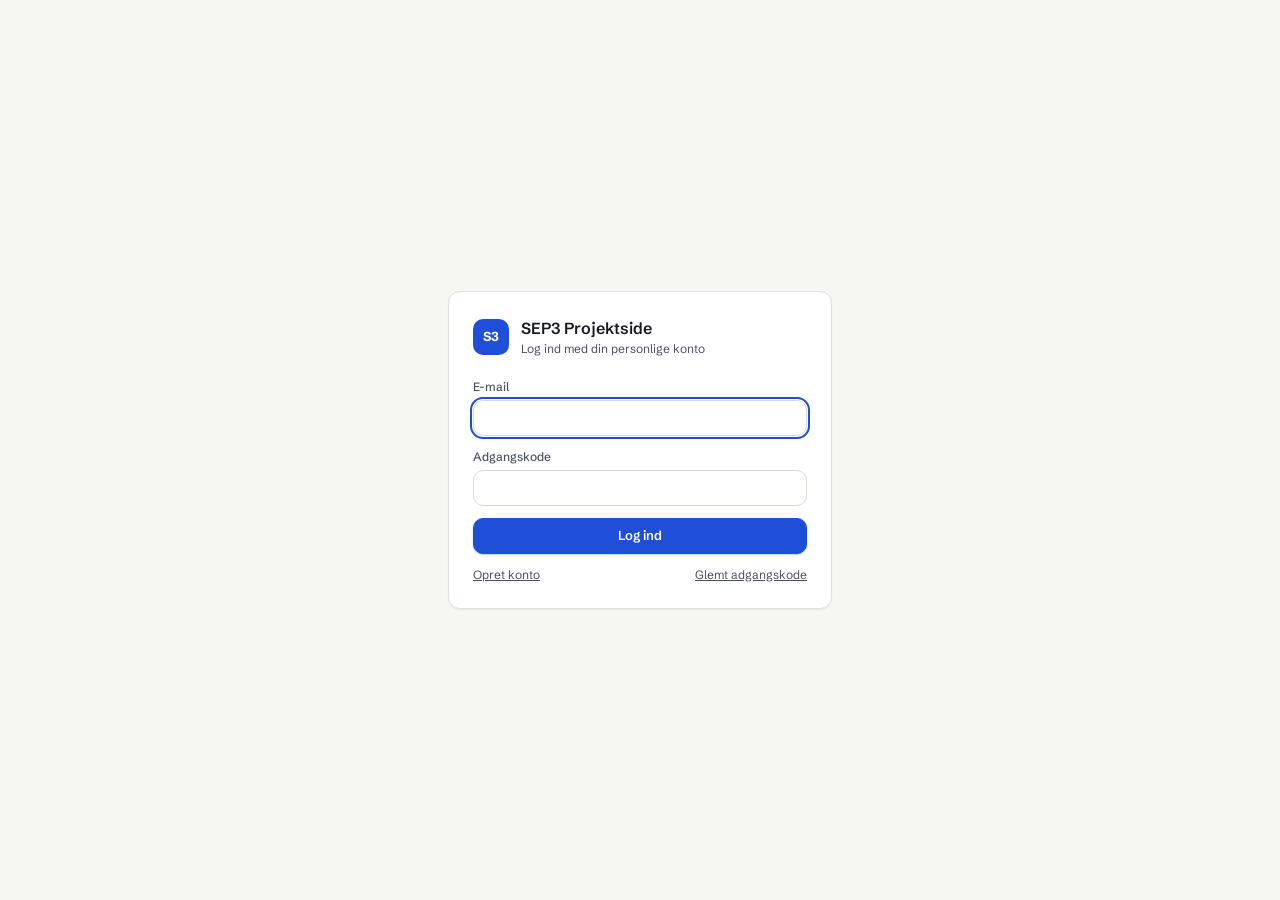
==== index.html @ 19bdfbe3 "Opdatér siden fra jacobhv98/sep3@bcf59c3" ====
<!doctype html>
<html lang="da">
  <head>
    <meta charset="UTF-8" />
    <meta name="viewport" content="width=device-width, initial-scale=1.0" />
    <title>SEP3 Projektside</title>
    <link rel="icon" href="data:image/svg+xml,%3Csvg xmlns='http://www.w3.org/2000/svg' viewBox='0 0 32 32'%3E%3Crect width='32' height='32' rx='7' fill='%231f4fd8'/%3E%3Ctext x='16' y='22' font-size='16' font-family='sans-serif' font-weight='700' text-anchor='middle' fill='white'%3ES3%3C/text%3E%3C/svg%3E" />
    <link rel="preconnect" href="https://fonts.googleapis.com" />
    <link href="https://fonts.googleapis.com/css2?family=Schibsted+Grotesk:wght@400;500;600;700&family=JetBrains+Mono:wght@400;500&display=swap" rel="stylesheet" />
    <script>try{var t=localStorage.getItem('sep3-tema');if(t==='moerk')document.documentElement.dataset.tema='moerk'}catch(e){}</script>
    <script type="module" crossorigin src="./assets/index-Cq8OHRVd.js"></script>
    <link rel="stylesheet" crossorigin href="./assets/index-Bw6QVMfp.css">
  </head>
  <body>
    <div id="root"></div>
  </body>
</html>
---- assets/index-Bw6QVMfp.css ----
/*! tailwindcss v4.3.3 | MIT License | https://tailwindcss.com */
@layer properties{@supports (((-webkit-hyphens:none)) and (not (margin-trim:inline))) or ((-moz-orient:inline) and (not (color:rgb(from red r g b)))){*,:before,:after,::backdrop{--tw-translate-x:0;--tw-translate-y:0;--tw-translate-z:0;--tw-rotate-x:initial;--tw-rotate-y:initial;--tw-rotate-z:initial;--tw-skew-x:initial;--tw-skew-y:initial;--tw-space-y-reverse:0;--tw-space-x-reverse:0;--tw-divide-y-reverse:0;--tw-border-style:solid;--tw-leading:initial;--tw-font-weight:initial;--tw-tracking:initial;--tw-shadow:0 0 #0000;--tw-shadow-color:initial;--tw-shadow-alpha:100%;--tw-inset-shadow:0 0 #0000;--tw-inset-shadow-color:initial;--tw-inset-shadow-alpha:100%;--tw-ring-color:initial;--tw-ring-shadow:0 0 #0000;--tw-inset-ring-color:initial;--tw-inset-ring-shadow:0 0 #0000;--tw-ring-inset:initial;--tw-ring-offset-width:0px;--tw-ring-offset-color:#fff;--tw-ring-offset-shadow:0 0 #0000;--tw-blur:initial;--tw-brightness:initial;--tw-contrast:initial;--tw-grayscale:initial;--tw-hue-rotate:initial;--tw-invert:initial;--tw-opacity:initial;--tw-saturate:initial;--tw-sepia:initial;--tw-drop-shadow:initial;--tw-drop-shadow-color:initial;--tw-drop-shadow-alpha:100%;--tw-drop-shadow-size:initial}}}@layer theme{:root,:host{--font-sans:"Schibsted Grotesk", system-ui, sans-serif;--font-mono:"JetBrains Mono", ui-monospace, monospace;--color-black:#000;--color-white:#fff;--spacing:.25rem;--container-sm:24rem;--container-2xl:42rem;--text-base:1rem;--text-base--line-height:calc(1.5 / 1);--font-weight-medium:500;--font-weight-semibold:600;--font-weight-bold:700;--tracking-tight:-.025em;--tracking-wide:.025em;--leading-tight:1.25;--leading-snug:1.375;--radius-sm:6px;--radius-md:8px;--radius-lg:10px;--default-transition-duration:.15s;--default-transition-timing-function:cubic-bezier(.4, 0, .2, 1);--default-font-family:var(--font-sans);--default-mono-font-family:var(--font-mono);--color-bg:var(--bg);--color-panel:var(--panel);--color-raised:var(--raised);--color-line:var(--line);--color-ink:var(--ink);--color-mute:var(--mute);--color-fault:var(--fault);--color-tint:var(--tint);--color-tint-ink:var(--tint-ink)}}@layer base{*,:after,:before,::backdrop{box-sizing:border-box;border:0 solid;margin:0;padding:0}::file-selector-button{box-sizing:border-box;border:0 solid;margin:0;padding:0}html,:host{-webkit-text-size-adjust:100%;tab-size:4;line-height:1.5;font-family:var(--default-font-family,-apple-system, BlinkMacSystemFont, "Segoe UI", Roboto, "Helvetica Neue", "Noto Sans", Arial, sans-serif, "Apple Color Emoji", "Segoe UI Emoji", "Segoe UI Symbol", "Noto Color Emoji");font-feature-settings:var(--default-font-feature-settings,normal);font-variation-settings:var(--default-font-variation-settings,normal);-webkit-tap-highlight-color:transparent}hr{height:0;color:inherit;border-top-width:1px}abbr:where([title]){-webkit-text-decoration:underline dotted;text-decoration:underline dotted}h1,h2,h3,h4,h5,h6{font-size:inherit;font-weight:inherit}a{color:inherit;-webkit-text-decoration:inherit;-webkit-text-decoration:inherit;-webkit-text-decoration:inherit;-webkit-text-decoration:inherit;text-decoration:inherit}b,strong{font-weight:bolder}code,kbd,samp,pre{font-family:var(--default-mono-font-family,ui-monospace, SFMono-Regular, Menlo, Monaco, Consolas, "Liberation Mono", "Courier New", monospace);font-feature-settings:var(--default-mono-font-feature-settings,normal);font-variation-settings:var(--default-mono-font-variation-settings,normal);font-size:1em}small{font-size:80%}sub,sup{vertical-align:baseline;font-size:75%;line-height:0;position:relative}sub{bottom:-.25em}sup{top:-.5em}table{text-indent:0;border-color:inherit;border-collapse:collapse}:-moz-focusring:where(:not(iframe)){outline:auto}progress{vertical-align:baseline}summary{display:list-item}ol,ul,menu{list-style:none}img,svg,video,canvas,audio,iframe,embed,object{vertical-align:middle;display:block}img,video{max-width:100%;height:auto}button,input,select,optgroup,textarea{font:inherit;font-feature-settings:inherit;font-variation-settings:inherit;letter-spacing:inherit;color:inherit;opacity:1;background-color:#0000;border-radius:0}::file-selector-button{font:inherit;font-feature-settings:inherit;font-variation-settings:inherit;letter-spacing:inherit;color:inherit;opacity:1;background-color:#0000;border-radius:0}:where(select:is([multiple],[size])) optgroup{font-weight:bolder}:where(select:is([multiple],[size])) optgroup option{padding-inline-start:20px}::file-selector-button{margin-inline-end:4px}::placeholder{opacity:1}@supports (not ((-webkit-appearance:-apple-pay-button))) or (contain-intrinsic-size:1px){::placeholder{color:currentColor}@supports (color:color-mix(in lab, red, red)){::placeholder{color:color-mix(in oklab, currentcolor 50%, transparent)}}}textarea{resize:vertical}::-webkit-search-decoration{-webkit-appearance:none}::-webkit-date-and-time-value{min-height:1lh;text-align:inherit}::-webkit-datetime-edit{display:inline-flex}::-webkit-datetime-edit-fields-wrapper{padding:0}::-webkit-datetime-edit{padding-block:0}::-webkit-datetime-edit-year-field{padding-block:0}::-webkit-datetime-edit-month-field{padding-block:0}::-webkit-datetime-edit-day-field{padding-block:0}::-webkit-datetime-edit-hour-field{padding-block:0}::-webkit-datetime-edit-minute-field{padding-block:0}::-webkit-datetime-edit-second-field{padding-block:0}::-webkit-datetime-edit-millisecond-field{padding-block:0}::-webkit-datetime-edit-meridiem-field{padding-block:0}::-webkit-calendar-picker-indicator{line-height:1}:-moz-ui-invalid{box-shadow:none}button,input:where([type=button],[type=reset],[type=submit]){appearance:button}::file-selector-button{appearance:button}::-webkit-inner-spin-button{height:auto}::-webkit-outer-spin-button{height:auto}[hidden]:where(:not([hidden=until-found])){display:none!important}}@layer components;@layer utilities{.pointer-events-none{pointer-events:none}.visible{visibility:visible}.absolute{position:absolute}.fixed{position:fixed}.relative{position:relative}.sticky{position:sticky}.inset-0{inset:0}.inset-y-0{inset-block:0}.top-0{top:0}.top-1\/2{top:50%}.right-0{right:0}.left-0{left:0}.z-40{z-index:40}.z-50{z-index:50}.mx-auto{margin-inline:auto}.mt-1{margin-top:var(--spacing)}.mt-1\.5{margin-top:calc(var(--spacing) * 1.5)}.mt-2{margin-top:calc(var(--spacing) * 2)}.mt-3{margin-top:calc(var(--spacing) * 3)}.mt-5{margin-top:calc(var(--spacing) * 5)}.mt-6{margin-top:calc(var(--spacing) * 6)}.mr-2{margin-right:calc(var(--spacing) * 2)}.-mb-1{margin-bottom:calc(var(--spacing) * -1)}.mb-1{margin-bottom:var(--spacing)}.mb-1\.5{margin-bottom:calc(var(--spacing) * 1.5)}.mb-2{margin-bottom:calc(var(--spacing) * 2)}.mb-3{margin-bottom:calc(var(--spacing) * 3)}.mb-4{margin-bottom:calc(var(--spacing) * 4)}.mb-5{margin-bottom:calc(var(--spacing) * 5)}.ml-auto{margin-left:auto}.line-clamp-2{-webkit-line-clamp:2;-webkit-box-orient:vertical;display:-webkit-box;overflow:hidden}.block{display:block}.flex{display:flex}.grid{display:grid}.hidden{display:none}.inline-flex{display:inline-flex}.table{display:table}.size-2{width:calc(var(--spacing) * 2);height:calc(var(--spacing) * 2)}.size-2\.5{width:calc(var(--spacing) * 2.5);height:calc(var(--spacing) * 2.5)}.size-7{width:calc(var(--spacing) * 7);height:calc(var(--spacing) * 7)}.size-9{width:calc(var(--spacing) * 9);height:calc(var(--spacing) * 9)}.\!h-6{height:calc(var(--spacing) * 6)!important}.\!h-7{height:calc(var(--spacing) * 7)!important}.\!h-9{height:calc(var(--spacing) * 9)!important}.\!h-10{height:calc(var(--spacing) * 10)!important}.h-1{height:var(--spacing)}.h-1\.5{height:calc(var(--spacing) * 1.5)}.h-2{height:calc(var(--spacing) * 2)}.h-5{height:calc(var(--spacing) * 5)}.h-9{height:calc(var(--spacing) * 9)}.h-\[75vh\]{height:75vh}.h-full{height:100%}.max-h-\[70vh\]{max-height:70vh}.max-h-\[calc\(100vh-190px\)\]{max-height:calc(100vh - 190px)}.min-h-0{min-height:0}.min-h-8{min-height:calc(var(--spacing) * 8)}.min-h-\[40vh\]{min-height:40vh}.min-h-\[110px\]{min-height:110px}.min-h-\[200px\]{min-height:200px}.min-h-\[220px\]{min-height:220px}.min-h-\[260px\]{min-height:260px}.min-h-full{min-height:100%}.\!w-7{width:calc(var(--spacing) * 7)!important}.\!w-56{width:calc(var(--spacing) * 56)!important}.\!w-auto{width:auto!important}.w-1\.5{width:calc(var(--spacing) * 1.5)}.w-3{width:calc(var(--spacing) * 3)}.w-9{width:calc(var(--spacing) * 9)}.w-10{width:calc(var(--spacing) * 10)}.w-16{width:calc(var(--spacing) * 16)}.w-\[3px\]{width:3px}.w-full{width:100%}.w-px{width:1px}.max-w-2xl{max-width:var(--container-2xl)}.max-w-\[200px\]{max-width:200px}.max-w-\[860px\]{max-width:860px}.max-w-\[1400px\]{max-width:1400px}.max-w-full{max-width:100%}.max-w-sm{max-width:var(--container-sm)}.min-w-0{min-width:0}.min-w-\[190px\]{min-width:190px}.min-w-\[200px\]{min-width:200px}.min-w-\[270px\]{min-width:270px}.min-w-\[820px\]{min-width:820px}.flex-1{flex:1}.shrink-0{flex-shrink:0}.border-collapse{border-collapse:collapse}.-translate-x-1\/2{--tw-translate-x:calc(calc(1 / 2 * 100%) * -1);translate:var(--tw-translate-x) var(--tw-translate-y)}.-translate-y-1\/2{--tw-translate-y:calc(calc(1 / 2 * 100%) * -1);translate:var(--tw-translate-x) var(--tw-translate-y)}.transform{transform:var(--tw-rotate-x,) var(--tw-rotate-y,) var(--tw-rotate-z,) var(--tw-skew-x,) var(--tw-skew-y,)}.cursor-ew-resize{cursor:ew-resize}.cursor-grab{cursor:grab}.cursor-pointer{cursor:pointer}.grid-cols-7{grid-template-columns:repeat(7,minmax(0,1fr))}.grid-cols-\[minmax\(0\,1\.2fr\)_minmax\(0\,1fr\)_minmax\(0\,1\.4fr\)_44px\]{grid-template-columns:minmax(0,1.2fr) minmax(0,1fr) minmax(0,1.4fr) 44px}.grid-cols-\[minmax\(0\,1fr\)_96px_44px\]{grid-template-columns:minmax(0,1fr) 96px 44px}.grid-cols-\[repeat\(auto-fit\,minmax\(130px\,1fr\)\)\]{grid-template-columns:repeat(auto-fit,minmax(130px,1fr))}.flex-col{flex-direction:column}.flex-wrap{flex-wrap:wrap}.items-baseline{align-items:baseline}.items-center{align-items:center}.items-end{align-items:flex-end}.items-start{align-items:flex-start}.justify-between{justify-content:space-between}.justify-center{justify-content:center}.justify-start{justify-content:flex-start}.gap-1{gap:var(--spacing)}.gap-1\.5{gap:calc(var(--spacing) * 1.5)}.gap-2{gap:calc(var(--spacing) * 2)}.gap-2\.5{gap:calc(var(--spacing) * 2.5)}.gap-3{gap:calc(var(--spacing) * 3)}.gap-4{gap:calc(var(--spacing) * 4)}.gap-5{gap:calc(var(--spacing) * 5)}.gap-\[2px\]{gap:2px}:where(.space-y-2>:not(:last-child)){--tw-space-y-reverse:0;margin-block-start:calc(calc(var(--spacing) * 2) * var(--tw-space-y-reverse));margin-block-end:calc(calc(var(--spacing) * 2) * calc(1 - var(--tw-space-y-reverse)))}.gap-x-3{column-gap:calc(var(--spacing) * 3)}.gap-x-4{column-gap:calc(var(--spacing) * 4)}:where(.-space-x-1\.5>:not(:last-child)){--tw-space-x-reverse:0;margin-inline-start:calc(calc(var(--spacing) * -1.5) * var(--tw-space-x-reverse));margin-inline-end:calc(calc(var(--spacing) * -1.5) * calc(1 - var(--tw-space-x-reverse)))}.gap-y-1{row-gap:var(--spacing)}:where(.divide-y>:not(:last-child)){--tw-divide-y-reverse:0;border-bottom-style:var(--tw-border-style);border-top-style:var(--tw-border-style);border-top-width:calc(1px * var(--tw-divide-y-reverse));border-bottom-width:calc(1px * calc(1 - var(--tw-divide-y-reverse)))}:where(.divide-line>:not(:last-child)){border-color:var(--color-line)}.truncate{text-overflow:ellipsis;white-space:nowrap;overflow:hidden}.overflow-auto{overflow:auto}.overflow-hidden{overflow:hidden}.overflow-x-auto{overflow-x:auto}.overflow-y-auto{overflow-y:auto}.rounded{border-radius:.25rem}.rounded-\[14px\]{border-radius:14px}.rounded-full{border-radius:2147483647px}.rounded-lg{border-radius:var(--radius-lg)}.rounded-md{border-radius:var(--radius-md)}.rounded-sm{border-radius:var(--radius-sm)}.\!border-0{border-style:var(--tw-border-style)!important;border-width:0!important}.border{border-style:var(--tw-border-style);border-width:1px}.border-y{border-block-style:var(--tw-border-style);border-block-width:1px}.border-t{border-top-style:var(--tw-border-style);border-top-width:1px}.border-b{border-bottom-style:var(--tw-border-style);border-bottom-width:1px}.border-l{border-left-style:var(--tw-border-style);border-left-width:1px}.border-dashed{--tw-border-style:dashed;border-style:dashed}.\!border-\[var\(--accent\)\]{border-color:var(--accent)!important}.border-\[var\(--accent\)\]{border-color:var(--accent)}.border-fault{border-color:var(--color-fault)}.border-line,.border-line\/60{border-color:var(--color-line)}@supports (color:color-mix(in lab, red, red)){.border-line\/60{border-color:color-mix(in oklab, var(--color-line) 60%, transparent)}}.\!bg-ink{background-color:var(--color-ink)!important}.bg-\[var\(--accent\)\]{background-color:var(--accent)}.bg-\[var\(--side-active\)\]{background-color:var(--side-active)}.bg-\[var\(--side-bg\)\]{background-color:var(--side-bg)}.bg-black\/55{background-color:#0000008c}@supports (color:color-mix(in lab, red, red)){.bg-black\/55{background-color:color-mix(in oklab, var(--color-black) 55%, transparent)}}.bg-line{background-color:var(--color-line)}.bg-panel{background-color:var(--color-panel)}.bg-raised{background-color:var(--color-raised)}.bg-tint{background-color:var(--color-tint)}.bg-white{background-color:var(--color-white)}.p-0\.5{padding:calc(var(--spacing) * .5)}.p-2{padding:calc(var(--spacing) * 2)}.p-3{padding:calc(var(--spacing) * 3)}.p-4{padding:calc(var(--spacing) * 4)}.p-5{padding:calc(var(--spacing) * 5)}.p-6{padding:calc(var(--spacing) * 6)}.\!px-0{padding-inline:0!important}.\!px-1\.5{padding-inline:calc(var(--spacing) * 1.5)!important}.\!px-2{padding-inline:calc(var(--spacing) * 2)!important}.px-1\.5{padding-inline:calc(var(--spacing) * 1.5)}.px-2{padding-inline:calc(var(--spacing) * 2)}.px-2\.5{padding-inline:calc(var(--spacing) * 2.5)}.px-3{padding-inline:calc(var(--spacing) * 3)}.px-4{padding-inline:calc(var(--spacing) * 4)}.px-5{padding-inline:calc(var(--spacing) * 5)}.px-6{padding-inline:calc(var(--spacing) * 6)}.px-8{padding-inline:calc(var(--spacing) * 8)}.py-1{padding-block:var(--spacing)}.py-1\.5{padding-block:calc(var(--spacing) * 1.5)}.py-2{padding-block:calc(var(--spacing) * 2)}.py-2\.5{padding-block:calc(var(--spacing) * 2.5)}.py-3{padding-block:calc(var(--spacing) * 3)}.py-5{padding-block:calc(var(--spacing) * 5)}.py-6{padding-block:calc(var(--spacing) * 6)}.py-7{padding-block:calc(var(--spacing) * 7)}.py-8{padding-block:calc(var(--spacing) * 8)}.pt-0\.5{padding-top:calc(var(--spacing) * .5)}.pt-2{padding-top:calc(var(--spacing) * 2)}.pt-4{padding-top:calc(var(--spacing) * 4)}.pt-6{padding-top:calc(var(--spacing) * 6)}.pr-2{padding-right:calc(var(--spacing) * 2)}.pb-2{padding-bottom:calc(var(--spacing) * 2)}.pb-3{padding-bottom:calc(var(--spacing) * 3)}.pb-5{padding-bottom:calc(var(--spacing) * 5)}.text-center{text-align:center}.text-left{text-align:left}.text-right{text-align:right}.font-mono{font-family:var(--font-mono)}.text-base{font-size:var(--text-base);line-height:var(--tw-leading,var(--text-base--line-height))}.text-\[12px\]{font-size:12px}.text-\[13px\]{font-size:13px}.text-\[14px\]{font-size:14px}.text-\[15px\]{font-size:15px}.text-\[17px\]{font-size:17px}.text-\[28px\]{font-size:28px}.leading-snug{--tw-leading:var(--leading-snug);line-height:var(--leading-snug)}.leading-tight{--tw-leading:var(--leading-tight);line-height:var(--leading-tight)}.font-bold{--tw-font-weight:var(--font-weight-bold);font-weight:var(--font-weight-bold)}.font-medium{--tw-font-weight:var(--font-weight-medium);font-weight:var(--font-weight-medium)}.font-semibold{--tw-font-weight:var(--font-weight-semibold);font-weight:var(--font-weight-semibold)}.tracking-tight{--tw-tracking:var(--tracking-tight);letter-spacing:var(--tracking-tight)}.tracking-wide{--tw-tracking:var(--tracking-wide);letter-spacing:var(--tracking-wide)}.whitespace-nowrap{white-space:nowrap}.whitespace-pre-wrap{white-space:pre-wrap}.\!text-bg{color:var(--color-bg)!important}.\!text-fault{color:var(--color-fault)!important}.text-\[var\(--accent\)\]{color:var(--accent)}.text-\[var\(--on-accent\)\]{color:var(--on-accent)}.text-\[var\(--side-bg\)\]{color:var(--side-bg)}.text-\[var\(--side-ink\)\]{color:var(--side-ink)}.text-\[var\(--side-mute\)\]{color:var(--side-mute)}.text-fault{color:var(--color-fault)}.text-mute{color:var(--color-mute)}.text-tint-ink{color:var(--color-tint-ink)}.text-white{color:var(--color-white)}.capitalize{text-transform:capitalize}.uppercase{text-transform:uppercase}.line-through{text-decoration-line:line-through}.underline{text-decoration-line:underline}.accent-\[var\(--accent\)\]{accent-color:var(--accent)}.opacity-30{opacity:.3}.opacity-40{opacity:.4}.shadow-2xl{--tw-shadow:0 25px 50px -12px var(--tw-shadow-color,#00000040);box-shadow:var(--tw-inset-shadow), var(--tw-inset-ring-shadow), var(--tw-ring-offset-shadow), var(--tw-ring-shadow), var(--tw-shadow)}.shadow-lg{--tw-shadow:0 10px 15px -3px var(--tw-shadow-color,#0000001a), 0 4px 6px -4px var(--tw-shadow-color,#0000001a);box-shadow:var(--tw-inset-shadow), var(--tw-inset-ring-shadow), var(--tw-ring-offset-shadow), var(--tw-ring-shadow), var(--tw-shadow)}.ring-2{--tw-ring-shadow:var(--tw-ring-inset,) 0 0 0 calc(2px + var(--tw-ring-offset-width)) var(--tw-ring-color,currentcolor);box-shadow:var(--tw-inset-shadow), var(--tw-inset-ring-shadow), var(--tw-ring-offset-shadow), var(--tw-ring-shadow), var(--tw-shadow)}.ring-\[var\(--accent\)\]{--tw-ring-color:var(--accent)}.filter{filter:var(--tw-blur,) var(--tw-brightness,) var(--tw-contrast,) var(--tw-grayscale,) var(--tw-hue-rotate,) var(--tw-invert,) var(--tw-saturate,) var(--tw-sepia,) var(--tw-drop-shadow,)}.transition-colors{transition-property:color,background-color,border-color,outline-color,text-decoration-color,fill,stroke,--tw-gradient-from,--tw-gradient-via,--tw-gradient-to;transition-timing-function:var(--tw-ease,var(--default-transition-timing-function));transition-duration:var(--tw-duration,var(--default-transition-duration))}.select-none{-webkit-user-select:none;user-select:none}.first\:border-0:first-child,.last\:border-0:last-child{border-style:var(--tw-border-style);border-width:0}@media (hover:hover){.hover\:border-\[var\(--rule\)\]:hover{border-color:var(--rule)}.hover\:border-mute:hover{border-color:var(--color-mute)}.hover\:bg-raised:hover{background-color:var(--color-raised)}.hover\:bg-white\/10:hover{background-color:#ffffff1a}@supports (color:color-mix(in lab, red, red)){.hover\:bg-white\/10:hover{background-color:color-mix(in oklab, var(--color-white) 10%, transparent)}}.hover\:text-ink:hover{color:var(--color-ink)}.hover\:text-white:hover{color:var(--color-white)}.hover\:underline:hover{text-decoration-line:underline}}@media (width>=40rem){.sm\:col-span-2{grid-column:span 2/span 2}.sm\:mt-0{margin-top:0}.sm\:block{display:block}.sm\:grid{display:grid}.sm\:grid-cols-2{grid-template-columns:repeat(2,minmax(0,1fr))}.sm\:grid-cols-\[minmax\(0\,1\.2fr\)_minmax\(0\,1fr\)_minmax\(0\,1\.4fr\)_44px\]{grid-template-columns:minmax(0,1.2fr) minmax(0,1fr) minmax(0,1.4fr) 44px}.sm\:grid-cols-\[minmax\(0\,1fr\)_minmax\(0\,2fr\)\]{grid-template-columns:minmax(0,1fr) minmax(0,2fr)}.sm\:items-center{align-items:center}.sm\:truncate{text-overflow:ellipsis;white-space:nowrap;overflow:hidden}.sm\:p-10{padding:calc(var(--spacing) * 10)}}@media (width>=48rem){.md\:flex{display:flex}.md\:hidden{display:none}.md\:w-\[232px\]{width:232px}.md\:flex-row{flex-direction:row}.md\:px-8{padding-inline:calc(var(--spacing) * 8)}.md\:py-7{padding-block:calc(var(--spacing) * 7)}}@media (width>=64rem){.lg\:grid-cols-\[340px_1fr\]{grid-template-columns:340px 1fr}}}:root{--bg:#f6f6f2;--panel:#fff;--raised:#ecece6;--line:#e1e1da;--rule:#d9d9d1;--ink:#171a1f;--mute:#4a515d;--accent:#1f4fd8;--on-accent:#fff;--tint:#e4eafc;--tint-ink:#1f3fb0;--fault:#b42318;--shadow:0 1px 2px #171a1f0f;--side-bg:#131b36;--side-ink:#eef1fb;--side-mute:#aab4d4;--side-active:#26325f;--lightningcss-light:initial;--lightningcss-dark: ;color-scheme:light}:root[data-tema=moerk]{--bg:#0f1114;--panel:#1a1d22;--raised:#15181c;--line:#2a2e35;--rule:#363b44;--ink:#eceef1;--mute:#a0a7b2;--accent:#7b9bff;--on-accent:#0b1020;--tint:#1f2a52;--tint-ink:#b4c4ff;--fault:#ff8a76;--shadow:none;--side-bg:#0a0c10;--side-ink:#eceef1;--side-mute:#98a0b3;--side-active:#1d2231;--lightningcss-light: ;--lightningcss-dark:initial;color-scheme:dark}html,body,#root{height:100%}body{background:var(--bg);color:var(--ink);font-family:var(--font-sans);-webkit-font-smoothing:antialiased;font-size:14px}.font-mono{font-variant-numeric:tabular-nums}input[type=range]{appearance:none;cursor:pointer;background:0 0;height:16px}input[type=range]::-webkit-slider-runnable-track{background:var(--line);border-radius:4px;height:4px}input[type=range]::-moz-range-track{background:var(--line);border-radius:4px;height:4px}input[type=range]::-webkit-slider-thumb{appearance:none;background:var(--accent);border:0;border-radius:50%;width:12px;height:12px;margin-top:-4px}input[type=range]::-moz-range-thumb{background:var(--accent);border:0;border-radius:50%;width:12px;height:12px}input[type=range]:disabled{cursor:not-allowed;opacity:.55}::selection{background:var(--accent);color:var(--on-accent)}input,textarea{caret-color:var(--accent)}a{text-underline-offset:3px}.btn{border:1px solid var(--rule);background:var(--panel);height:36px;color:var(--ink);cursor:pointer;white-space:nowrap;border-radius:10px;align-items:center;gap:6px;padding:0 14px;font-size:13px;font-weight:600;display:inline-flex}.btn:hover{background:var(--raised)}.btn:disabled{opacity:.5;cursor:not-allowed}.btn-primary{background:var(--accent);border-color:var(--accent);color:var(--on-accent);box-shadow:0 1px 2px #1f4fd84d}.btn-primary:hover{background:var(--accent);filter:brightness(1.1)}.btn-ghost{color:var(--mute);background:0 0;border-color:#0000}.btn-ghost:hover{color:var(--ink);background:var(--raised)}.input{border:1px solid var(--rule);background:var(--panel);height:36px;color:var(--ink);font:inherit;border-radius:10px;width:100%;padding:0 12px}textarea.input{resize:vertical;height:auto;padding:8px 12px}.input::placeholder{color:var(--mute)}select.input{appearance:none;cursor:pointer;background-image:url("data:image/svg+xml,%3Csvg xmlns='http://www.w3.org/2000/svg' width='12' height='12' viewBox='0 0 12 12' fill='none' stroke='%238a919c' stroke-width='1.6' stroke-linecap='round' stroke-linejoin='round'%3E%3Cpath d='M3 4.5l3 3 3-3'/%3E%3C/svg%3E");background-position:right 12px center;background-repeat:no-repeat;padding-right:32px}select.input:hover{background-color:var(--raised)}.btn-text{height:32px;color:var(--mute);cursor:pointer;white-space:nowrap;background:0 0;border:0;border-radius:8px;align-items:center;padding:0 10px;font-size:13px;font-weight:500;display:inline-flex}.btn-text:hover{background:var(--raised);color:var(--ink)}.btn-text-strong{color:var(--tint-ink);font-weight:600}.btn-text-strong:hover{background:var(--tint);color:var(--tint-ink)}.input:focus,.btn:focus-visible,button:focus-visible,a:focus-visible{outline:2px solid var(--accent);outline-offset:1px}.side .text-mute,.side .btn-ghost{color:var(--side-mute)}.side .btn-ghost:hover{color:#fff;background:#ffffff1a}.card{background:var(--panel);border:1px solid var(--line);box-shadow:var(--shadow);border-radius:12px}.chip{color:var(--mute);text-overflow:ellipsis;white-space:nowrap;align-items:center;gap:6px;max-width:100%;font-size:12px;display:inline-flex;overflow:hidden}.md{max-width:860px;line-height:1.65}.md h1{margin:1.4em 0 .5em;font-size:1.6rem;font-weight:700}.md h2{border-bottom:1px solid var(--line);margin:1.4em 0 .5em;padding-bottom:.25em;font-size:1.25rem;font-weight:650}.md h3{margin:1.2em 0 .4em;font-size:1.05rem;font-weight:650}.md p,.md ul,.md ol,.md table,.md pre{margin:.6em 0}.md ul{padding-left:1.4em;list-style:outside}.md ul.task-list{padding-left:.2em;list-style:none}.md ol{padding-left:1.4em;list-style:decimal}.md a{color:var(--accent);text-decoration:underline}.md code{font-family:var(--font-mono);background:var(--raised);border-radius:5px;padding:.1em .35em;font-size:.88em}.md pre{background:var(--raised);border-radius:10px;padding:12px;overflow-x:auto}.md pre code{background:0 0;padding:0}.md table{border-collapse:collapse}.md th,.md td{border:1px solid var(--line);padding:5px 10px}.md img{max-width:100%}.md blockquote{background:var(--raised);color:var(--mute);border-radius:10px;padding:8px 14px}.md input[type=checkbox]{accent-color:var(--accent);margin-right:8px}::-webkit-scrollbar{width:10px;height:10px}::-webkit-scrollbar-thumb{background:var(--rule);border-radius:8px}::-webkit-scrollbar-thumb:hover{background:var(--mute)}*{scrollbar-color:var(--line) transparent}@property --tw-translate-x{syntax:"*";inherits:false;initial-value:0}@property --tw-translate-y{syntax:"*";inherits:false;initial-value:0}@property --tw-translate-z{syntax:"*";inherits:false;initial-value:0}@property --tw-rotate-x{syntax:"*";inherits:false}@property --tw-rotate-y{syntax:"*";inherits:false}@property --tw-rotate-z{syntax:"*";inherits:false}@property --tw-skew-x{syntax:"*";inherits:false}@property --tw-skew-y{syntax:"*";inherits:false}@property --tw-space-y-reverse{syntax:"*";inherits:false;initial-value:0}@property --tw-space-x-reverse{syntax:"*";inherits:false;initial-value:0}@property --tw-divide-y-reverse{syntax:"*";inherits:false;initial-value:0}@property --tw-border-style{syntax:"*";inherits:false;initial-value:solid}@property --tw-leading{syntax:"*";inherits:false}@property --tw-font-weight{syntax:"*";inherits:false}@property --tw-tracking{syntax:"*";inherits:false}@property --tw-shadow{syntax:"*";inherits:false;initial-value:0 0 #0000}@property --tw-shadow-color{syntax:"*";inherits:false}@property --tw-shadow-alpha{syntax:"<percentage>";inherits:false;initial-value:100%}@property --tw-inset-shadow{syntax:"*";inherits:false;initial-value:0 0 #0000}@property --tw-inset-shadow-color{syntax:"*";inherits:false}@property --tw-inset-shadow-alpha{syntax:"<percentage>";inherits:false;initial-value:100%}@property --tw-ring-color{syntax:"*";inherits:false}@property --tw-ring-shadow{syntax:"*";inherits:false;initial-value:0 0 #0000}@property --tw-inset-ring-color{syntax:"*";inherits:false}@property --tw-inset-ring-shadow{syntax:"*";inherits:false;initial-value:0 0 #0000}@property --tw-ring-inset{syntax:"*";inherits:false}@property --tw-ring-offset-width{syntax:"<length>";inherits:false;initial-value:0}@property --tw-ring-offset-color{syntax:"*";inherits:false;initial-value:#fff}@property --tw-ring-offset-shadow{syntax:"*";inherits:false;initial-value:0 0 #0000}@property --tw-blur{syntax:"*";inherits:false}@property --tw-brightness{syntax:"*";inherits:false}@property --tw-contrast{syntax:"*";inherits:false}@property --tw-grayscale{syntax:"*";inherits:false}@property --tw-hue-rotate{syntax:"*";inherits:false}@property --tw-invert{syntax:"*";inherits:false}@property --tw-opacity{syntax:"*";inherits:false}@property --tw-saturate{syntax:"*";inherits:false}@property --tw-sepia{syntax:"*";inherits:false}@property --tw-drop-shadow{syntax:"*";inherits:false}@property --tw-drop-shadow-color{syntax:"*";inherits:false}@property --tw-drop-shadow-alpha{syntax:"<percentage>";inherits:false;initial-value:100%}@property --tw-drop-shadow-size{syntax:"*";inherits:false}
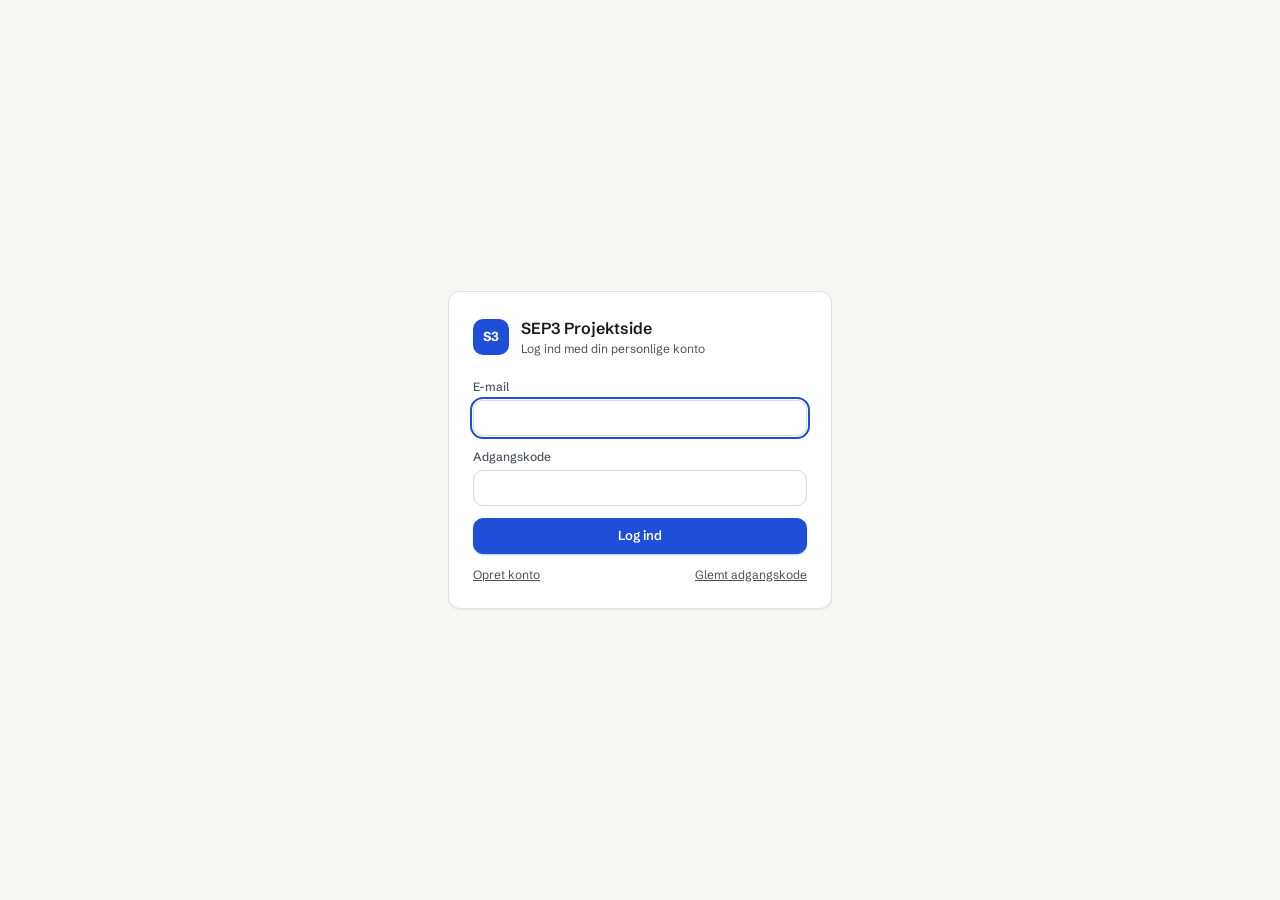
==== commit 8ff0c28b: "Opdatér siden fra jacobhv98/sep3@b8ca893" ====
--- a/index.html
+++ b/index.html
@@ -8,8 +8,8 @@
     <link rel="preconnect" href="https://fonts.googleapis.com" />
     <link href="https://fonts.googleapis.com/css2?family=Schibsted+Grotesk:wght@400;500;600;700&family=JetBrains+Mono:wght@400;500&display=swap" rel="stylesheet" />
     <script>try{var t=localStorage.getItem('sep3-tema');if(t==='moerk')document.documentElement.dataset.tema='moerk'}catch(e){}</script>
-    <script type="module" crossorigin src="./assets/index-Cq8OHRVd.js"></script>
-    <link rel="stylesheet" crossorigin href="./assets/index-Bw6QVMfp.css">
+    <script type="module" crossorigin src="./assets/index-f1u2ij8z.js"></script>
+    <link rel="stylesheet" crossorigin href="./assets/index-CyfLey-3.css">
   </head>
   <body>
     <div id="root"></div>
--- a/assets/index-CyfLey-3.css
+++ b/assets/index-CyfLey-3.css
@@ -0,0 +1,2 @@
+/*! tailwindcss v4.3.3 | MIT License | https://tailwindcss.com */
+@layer properties{@supports (((-webkit-hyphens:none)) and (not (margin-trim:inline))) or ((-moz-orient:inline) and (not (color:rgb(from red r g b)))){*,:before,:after,::backdrop{--tw-translate-x:0;--tw-translate-y:0;--tw-translate-z:0;--tw-space-y-reverse:0;--tw-space-x-reverse:0;--tw-divide-y-reverse:0;--tw-border-style:solid;--tw-leading:initial;--tw-font-weight:initial;--tw-tracking:initial;--tw-shadow:0 0 #0000;--tw-shadow-color:initial;--tw-shadow-alpha:100%;--tw-inset-shadow:0 0 #0000;--tw-inset-shadow-color:initial;--tw-inset-shadow-alpha:100%;--tw-ring-color:initial;--tw-ring-shadow:0 0 #0000;--tw-inset-ring-color:initial;--tw-inset-ring-shadow:0 0 #0000;--tw-ring-inset:initial;--tw-ring-offset-width:0px;--tw-ring-offset-color:#fff;--tw-ring-offset-shadow:0 0 #0000;--tw-blur:initial;--tw-brightness:initial;--tw-contrast:initial;--tw-grayscale:initial;--tw-hue-rotate:initial;--tw-invert:initial;--tw-opacity:initial;--tw-saturate:initial;--tw-sepia:initial;--tw-drop-shadow:initial;--tw-drop-shadow-color:initial;--tw-drop-shadow-alpha:100%;--tw-drop-shadow-size:initial;--tw-outline-style:solid}}}@layer theme{:root,:host{--font-sans:"Schibsted Grotesk", system-ui, sans-serif;--font-mono:"JetBrains Mono", ui-monospace, monospace;--color-black:#000;--color-white:#fff;--spacing:.25rem;--container-sm:24rem;--container-md:28rem;--container-2xl:42rem;--text-base:1rem;--text-base--line-height:calc(1.5 / 1);--font-weight-normal:400;--font-weight-medium:500;--font-weight-semibold:600;--font-weight-bold:700;--tracking-tight:-.025em;--tracking-wide:.025em;--leading-tight:1.25;--leading-snug:1.375;--radius-sm:6px;--radius-md:8px;--radius-lg:10px;--radius-xl:14px;--default-transition-duration:.15s;--default-transition-timing-function:cubic-bezier(.4, 0, .2, 1);--default-font-family:var(--font-sans);--default-mono-font-family:var(--font-mono);--color-bg:var(--bg);--color-panel:var(--panel);--color-raised:var(--raised);--color-line:var(--line);--color-ink:var(--ink);--color-mute:var(--mute);--color-fault:var(--fault);--color-tint:var(--tint);--color-tint-ink:var(--tint-ink)}}@layer base{*,:after,:before,::backdrop{box-sizing:border-box;border:0 solid;margin:0;padding:0}::file-selector-button{box-sizing:border-box;border:0 solid;margin:0;padding:0}html,:host{-webkit-text-size-adjust:100%;tab-size:4;line-height:1.5;font-family:var(--default-font-family,-apple-system, BlinkMacSystemFont, "Segoe UI", Roboto, "Helvetica Neue", "Noto Sans", Arial, sans-serif, "Apple Color Emoji", "Segoe UI Emoji", "Segoe UI Symbol", "Noto Color Emoji");font-feature-settings:var(--default-font-feature-settings,normal);font-variation-settings:var(--default-font-variation-settings,normal);-webkit-tap-highlight-color:transparent}hr{height:0;color:inherit;border-top-width:1px}abbr:where([title]){-webkit-text-decoration:underline dotted;text-decoration:underline dotted}h1,h2,h3,h4,h5,h6{font-size:inherit;font-weight:inherit}a{color:inherit;-webkit-text-decoration:inherit;-webkit-text-decoration:inherit;-webkit-text-decoration:inherit;-webkit-text-decoration:inherit;text-decoration:inherit}b,strong{font-weight:bolder}code,kbd,samp,pre{font-family:var(--default-mono-font-family,ui-monospace, SFMono-Regular, Menlo, Monaco, Consolas, "Liberation Mono", "Courier New", monospace);font-feature-settings:var(--default-mono-font-feature-settings,normal);font-variation-settings:var(--default-mono-font-variation-settings,normal);font-size:1em}small{font-size:80%}sub,sup{vertical-align:baseline;font-size:75%;line-height:0;position:relative}sub{bottom:-.25em}sup{top:-.5em}table{text-indent:0;border-color:inherit;border-collapse:collapse}:-moz-focusring:where(:not(iframe)){outline:auto}progress{vertical-align:baseline}summary{display:list-item}ol,ul,menu{list-style:none}img,svg,video,canvas,audio,iframe,embed,object{vertical-align:middle;display:block}img,video{max-width:100%;height:auto}button,input,select,optgroup,textarea{font:inherit;font-feature-settings:inherit;font-variation-settings:inherit;letter-spacing:inherit;color:inherit;opacity:1;background-color:#0000;border-radius:0}::file-selector-button{font:inherit;font-feature-settings:inherit;font-variation-settings:inherit;letter-spacing:inherit;color:inherit;opacity:1;background-color:#0000;border-radius:0}:where(select:is([multiple],[size])) optgroup{font-weight:bolder}:where(select:is([multiple],[size])) optgroup option{padding-inline-start:20px}::file-selector-button{margin-inline-end:4px}::placeholder{opacity:1}@supports (not ((-webkit-appearance:-apple-pay-button))) or (contain-intrinsic-size:1px){::placeholder{color:currentColor}@supports (color:color-mix(in lab, red, red)){::placeholder{color:color-mix(in oklab, currentcolor 50%, transparent)}}}textarea{resize:vertical}::-webkit-search-decoration{-webkit-appearance:none}::-webkit-date-and-time-value{min-height:1lh;text-align:inherit}::-webkit-datetime-edit{display:inline-flex}::-webkit-datetime-edit-fields-wrapper{padding:0}::-webkit-datetime-edit{padding-block:0}::-webkit-datetime-edit-year-field{padding-block:0}::-webkit-datetime-edit-month-field{padding-block:0}::-webkit-datetime-edit-day-field{padding-block:0}::-webkit-datetime-edit-hour-field{padding-block:0}::-webkit-datetime-edit-minute-field{padding-block:0}::-webkit-datetime-edit-second-field{padding-block:0}::-webkit-datetime-edit-millisecond-field{padding-block:0}::-webkit-datetime-edit-meridiem-field{padding-block:0}::-webkit-calendar-picker-indicator{line-height:1}:-moz-ui-invalid{box-shadow:none}button,input:where([type=button],[type=reset],[type=submit]){appearance:button}::file-selector-button{appearance:button}::-webkit-inner-spin-button{height:auto}::-webkit-outer-spin-button{height:auto}[hidden]:where(:not([hidden=until-found])){display:none!important}}@layer components;@layer utilities{.pointer-events-none{pointer-events:none}.visible{visibility:visible}.absolute{position:absolute}.fixed{position:fixed}.relative{position:relative}.sticky{position:sticky}.inset-0{inset:0}.inset-y-0{inset-block:0}.top-0{top:0}.top-1\/2{top:50%}.right-0{right:0}.right-1{right:var(--spacing)}.bottom-4{bottom:calc(var(--spacing) * 4)}.bottom-20{bottom:calc(var(--spacing) * 20)}.left-0{left:0}.left-1\/2{left:50%}.left-3{left:calc(var(--spacing) * 3)}.z-10{z-index:10}.z-20{z-index:20}.z-40{z-index:40}.z-50{z-index:50}.mx-auto{margin-inline:auto}.mt-1{margin-top:var(--spacing)}.mt-1\.5{margin-top:calc(var(--spacing) * 1.5)}.mt-2{margin-top:calc(var(--spacing) * 2)}.mt-3{margin-top:calc(var(--spacing) * 3)}.mt-5{margin-top:calc(var(--spacing) * 5)}.mt-6{margin-top:calc(var(--spacing) * 6)}.mr-2{margin-right:calc(var(--spacing) * 2)}.-mb-1{margin-bottom:calc(var(--spacing) * -1)}.mb-1{margin-bottom:var(--spacing)}.mb-1\.5{margin-bottom:calc(var(--spacing) * 1.5)}.mb-2{margin-bottom:calc(var(--spacing) * 2)}.mb-3{margin-bottom:calc(var(--spacing) * 3)}.mb-4{margin-bottom:calc(var(--spacing) * 4)}.mb-5{margin-bottom:calc(var(--spacing) * 5)}.ml-1{margin-left:var(--spacing)}.ml-2{margin-left:calc(var(--spacing) * 2)}.ml-auto{margin-left:auto}.line-clamp-2{-webkit-line-clamp:2;-webkit-box-orient:vertical;display:-webkit-box;overflow:hidden}.block{display:block}.flex{display:flex}.grid{display:grid}.hidden{display:none}.inline-flex{display:inline-flex}.table{display:table}.size-2{width:calc(var(--spacing) * 2);height:calc(var(--spacing) * 2)}.size-2\.5{width:calc(var(--spacing) * 2.5);height:calc(var(--spacing) * 2.5)}.size-3{width:calc(var(--spacing) * 3);height:calc(var(--spacing) * 3)}.size-4{width:calc(var(--spacing) * 4);height:calc(var(--spacing) * 4)}.size-5{width:calc(var(--spacing) * 5);height:calc(var(--spacing) * 5)}.size-6{width:calc(var(--spacing) * 6);height:calc(var(--spacing) * 6)}.size-7{width:calc(var(--spacing) * 7);height:calc(var(--spacing) * 7)}.size-9{width:calc(var(--spacing) * 9);height:calc(var(--spacing) * 9)}.\!h-6{height:calc(var(--spacing) * 6)!important}.\!h-7{height:calc(var(--spacing) * 7)!important}.\!h-8{height:calc(var(--spacing) * 8)!important}.\!h-9{height:calc(var(--spacing) * 9)!important}.\!h-10{height:calc(var(--spacing) * 10)!important}.h-1{height:var(--spacing)}.h-1\.5{height:calc(var(--spacing) * 1.5)}.h-2{height:calc(var(--spacing) * 2)}.h-5{height:calc(var(--spacing) * 5)}.h-6{height:calc(var(--spacing) * 6)}.h-9{height:calc(var(--spacing) * 9)}.h-\[22px\]{height:22px}.h-\[26px\]{height:26px}.h-\[75vh\]{height:75vh}.h-full{height:100%}.max-h-\[70vh\]{max-height:70vh}.max-h-\[calc\(100vh-190px\)\]{max-height:calc(100vh - 190px)}.min-h-0{min-height:0}.min-h-8{min-height:calc(var(--spacing) * 8)}.min-h-\[40vh\]{min-height:40vh}.min-h-\[110px\]{min-height:110px}.min-h-\[200px\]{min-height:200px}.min-h-\[220px\]{min-height:220px}.min-h-\[260px\]{min-height:260px}.min-h-\[340px\]{min-height:340px}.min-h-full{min-height:100%}.\!w-7{width:calc(var(--spacing) * 7)!important}.\!w-56{width:calc(var(--spacing) * 56)!important}.\!w-\[100px\]{width:100px!important}.\!w-auto{width:auto!important}.w-2{width:calc(var(--spacing) * 2)}.w-3{width:calc(var(--spacing) * 3)}.w-9{width:calc(var(--spacing) * 9)}.w-10{width:calc(var(--spacing) * 10)}.w-16{width:calc(var(--spacing) * 16)}.w-\[3px\]{width:3px}.w-full{width:100%}.w-px{width:1px}.max-w-2xl{max-width:var(--container-2xl)}.max-w-\[95vw\]{max-width:95vw}.max-w-\[200px\]{max-width:200px}.max-w-\[860px\]{max-width:860px}.max-w-\[1400px\]{max-width:1400px}.max-w-full{max-width:100%}.max-w-md{max-width:var(--container-md)}.max-w-sm{max-width:var(--container-sm)}.min-w-0{min-width:0}.min-w-\[190px\]{min-width:190px}.min-w-\[200px\]{min-width:200px}.min-w-\[270px\]{min-width:270px}.min-w-\[820px\]{min-width:820px}.flex-1{flex:1}.shrink-0{flex-shrink:0}.border-collapse{border-collapse:collapse}.-translate-x-1\/2{--tw-translate-x:calc(calc(1 / 2 * 100%) * -1);translate:var(--tw-translate-x) var(--tw-translate-y)}.-translate-y-1\/2{--tw-translate-y:calc(calc(1 / 2 * 100%) * -1);translate:var(--tw-translate-x) var(--tw-translate-y)}.cursor-col-resize{cursor:col-resize}.cursor-ew-resize{cursor:ew-resize}.cursor-grab{cursor:grab}.cursor-grabbing{cursor:grabbing}.cursor-pointer{cursor:pointer}.touch-none{touch-action:none}.grid-cols-2{grid-template-columns:repeat(2,minmax(0,1fr))}.grid-cols-7{grid-template-columns:repeat(7,minmax(0,1fr))}.grid-cols-\[minmax\(0\,1\.2fr\)_minmax\(0\,1fr\)_minmax\(0\,1\.4fr\)_44px\]{grid-template-columns:minmax(0,1.2fr) minmax(0,1fr) minmax(0,1.4fr) 44px}.grid-cols-\[minmax\(0\,1fr\)_96px_44px\]{grid-template-columns:minmax(0,1fr) 96px 44px}.grid-cols-\[repeat\(auto-fit\,minmax\(130px\,1fr\)\)\]{grid-template-columns:repeat(auto-fit,minmax(130px,1fr))}.grid-cols-\[repeat\(auto-fit\,minmax\(260px\,1fr\)\)\]{grid-template-columns:repeat(auto-fit,minmax(260px,1fr))}.flex-col{flex-direction:column}.flex-wrap{flex-wrap:wrap}.items-baseline{align-items:baseline}.items-center{align-items:center}.items-end{align-items:flex-end}.items-start{align-items:flex-start}.justify-between{justify-content:space-between}.justify-center{justify-content:center}.justify-start{justify-content:flex-start}.gap-1{gap:var(--spacing)}.gap-1\.5{gap:calc(var(--spacing) * 1.5)}.gap-2{gap:calc(var(--spacing) * 2)}.gap-2\.5{gap:calc(var(--spacing) * 2.5)}.gap-3{gap:calc(var(--spacing) * 3)}.gap-4{gap:calc(var(--spacing) * 4)}.gap-5{gap:calc(var(--spacing) * 5)}.gap-\[2px\]{gap:2px}:where(.space-y-2>:not(:last-child)){--tw-space-y-reverse:0;margin-block-start:calc(calc(var(--spacing) * 2) * var(--tw-space-y-reverse));margin-block-end:calc(calc(var(--spacing) * 2) * calc(1 - var(--tw-space-y-reverse)))}.gap-x-3{column-gap:calc(var(--spacing) * 3)}.gap-x-4{column-gap:calc(var(--spacing) * 4)}.gap-x-5{column-gap:calc(var(--spacing) * 5)}:where(.-space-x-1\.5>:not(:last-child)){--tw-space-x-reverse:0;margin-inline-start:calc(calc(var(--spacing) * -1.5) * var(--tw-space-x-reverse));margin-inline-end:calc(calc(var(--spacing) * -1.5) * calc(1 - var(--tw-space-x-reverse)))}.gap-y-1{row-gap:var(--spacing)}.gap-y-2{row-gap:calc(var(--spacing) * 2)}:where(.divide-y>:not(:last-child)){--tw-divide-y-reverse:0;border-bottom-style:var(--tw-border-style);border-top-style:var(--tw-border-style);border-top-width:calc(1px * var(--tw-divide-y-reverse));border-bottom-width:calc(1px * calc(1 - var(--tw-divide-y-reverse)))}:where(.divide-line>:not(:last-child)){border-color:var(--color-line)}.truncate{text-overflow:ellipsis;white-space:nowrap;overflow:hidden}.overflow-auto{overflow:auto}.overflow-hidden{overflow:hidden}.overflow-x-auto{overflow-x:auto}.overflow-y-auto{overflow-y:auto}.rounded{border-radius:.25rem}.rounded-\[14px\]{border-radius:14px}.rounded-full{border-radius:2147483647px}.rounded-lg{border-radius:var(--radius-lg)}.rounded-md{border-radius:var(--radius-md)}.rounded-sm{border-radius:var(--radius-sm)}.rounded-xl{border-radius:var(--radius-xl)}.\!border-0{border-style:var(--tw-border-style)!important;border-width:0!important}.border{border-style:var(--tw-border-style);border-width:1px}.border-2{border-style:var(--tw-border-style);border-width:2px}.border-y{border-block-style:var(--tw-border-style);border-block-width:1px}.border-t{border-top-style:var(--tw-border-style);border-top-width:1px}.border-b{border-bottom-style:var(--tw-border-style);border-bottom-width:1px}.border-l{border-left-style:var(--tw-border-style);border-left-width:1px}.border-dashed{--tw-border-style:dashed;border-style:dashed}.\!border-\[var\(--accent\)\]{border-color:var(--accent)!important}.border-\[var\(--accent\)\]{border-color:var(--accent)}.border-fault{border-color:var(--color-fault)}.border-ink{border-color:var(--color-ink)}.border-line,.border-line\/60{border-color:var(--color-line)}@supports (color:color-mix(in lab, red, red)){.border-line\/60{border-color:color-mix(in oklab, var(--color-line) 60%, transparent)}}.border-transparent{border-color:#0000}.\!bg-ink{background-color:var(--color-ink)!important}.bg-\[var\(--accent\)\],.bg-\[var\(--accent\)\]\/10{background-color:var(--accent)}@supports (color:color-mix(in lab, red, red)){.bg-\[var\(--accent\)\]\/10{background-color:color-mix(in oklab, var(--accent) 10%, transparent)}}.bg-\[var\(--accent\)\]\/15{background-color:var(--accent)}@supports (color:color-mix(in lab, red, red)){.bg-\[var\(--accent\)\]\/15{background-color:color-mix(in oklab, var(--accent) 15%, transparent)}}.bg-\[var\(--side-active\)\]{background-color:var(--side-active)}.bg-\[var\(--side-bg\)\]{background-color:var(--side-bg)}.bg-black\/55{background-color:#0000008c}@supports (color:color-mix(in lab, red, red)){.bg-black\/55{background-color:color-mix(in oklab, var(--color-black) 55%, transparent)}}.bg-line{background-color:var(--color-line)}.bg-panel,.bg-panel\/90{background-color:var(--color-panel)}@supports (color:color-mix(in lab, red, red)){.bg-panel\/90{background-color:color-mix(in oklab, var(--color-panel) 90%, transparent)}}.bg-raised,.bg-raised\/40{background-color:var(--color-raised)}@supports (color:color-mix(in lab, red, red)){.bg-raised\/40{background-color:color-mix(in oklab, var(--color-raised) 40%, transparent)}}.bg-tint{background-color:var(--color-tint)}.bg-white{background-color:var(--color-white)}.p-0\.5{padding:calc(var(--spacing) * .5)}.p-2{padding:calc(var(--spacing) * 2)}.p-2\.5{padding:calc(var(--spacing) * 2.5)}.p-3{padding:calc(var(--spacing) * 3)}.p-4{padding:calc(var(--spacing) * 4)}.p-5{padding:calc(var(--spacing) * 5)}.p-6{padding:calc(var(--spacing) * 6)}.\!px-0{padding-inline:0!important}.\!px-1\.5{padding-inline:calc(var(--spacing) * 1.5)!important}.\!px-2{padding-inline:calc(var(--spacing) * 2)!important}.px-1{padding-inline:var(--spacing)}.px-1\.5{padding-inline:calc(var(--spacing) * 1.5)}.px-2{padding-inline:calc(var(--spacing) * 2)}.px-2\.5{padding-inline:calc(var(--spacing) * 2.5)}.px-3{padding-inline:calc(var(--spacing) * 3)}.px-4{padding-inline:calc(var(--spacing) * 4)}.px-5{padding-inline:calc(var(--spacing) * 5)}.px-6{padding-inline:calc(var(--spacing) * 6)}.px-8{padding-inline:calc(var(--spacing) * 8)}.py-0\.5{padding-block:calc(var(--spacing) * .5)}.py-1{padding-block:var(--spacing)}.py-1\.5{padding-block:calc(var(--spacing) * 1.5)}.py-2{padding-block:calc(var(--spacing) * 2)}.py-2\.5{padding-block:calc(var(--spacing) * 2.5)}.py-3{padding-block:calc(var(--spacing) * 3)}.py-5{padding-block:calc(var(--spacing) * 5)}.py-6{padding-block:calc(var(--spacing) * 6)}.py-7{padding-block:calc(var(--spacing) * 7)}.py-8{padding-block:calc(var(--spacing) * 8)}.pt-0\.5{padding-top:calc(var(--spacing) * .5)}.pt-2{padding-top:calc(var(--spacing) * 2)}.pt-4{padding-top:calc(var(--spacing) * 4)}.pt-6{padding-top:calc(var(--spacing) * 6)}.pr-1{padding-right:var(--spacing)}.pr-2{padding-right:calc(var(--spacing) * 2)}.pb-2{padding-bottom:calc(var(--spacing) * 2)}.pb-3{padding-bottom:calc(var(--spacing) * 3)}.pb-5{padding-bottom:calc(var(--spacing) * 5)}.pl-0\.5{padding-left:calc(var(--spacing) * .5)}.text-center{text-align:center}.text-left{text-align:left}.text-right{text-align:right}.font-mono{font-family:var(--font-mono)}.text-base{font-size:var(--text-base);line-height:var(--tw-leading,var(--text-base--line-height))}.text-\[11px\]{font-size:11px}.text-\[12px\]{font-size:12px}.text-\[13px\]{font-size:13px}.text-\[14px\]{font-size:14px}.text-\[15px\]{font-size:15px}.text-\[17px\]{font-size:17px}.text-\[28px\]{font-size:28px}.leading-snug{--tw-leading:var(--leading-snug);line-height:var(--leading-snug)}.leading-tight{--tw-leading:var(--leading-tight);line-height:var(--leading-tight)}.font-bold{--tw-font-weight:var(--font-weight-bold);font-weight:var(--font-weight-bold)}.font-medium{--tw-font-weight:var(--font-weight-medium);font-weight:var(--font-weight-medium)}.font-normal{--tw-font-weight:var(--font-weight-normal);font-weight:var(--font-weight-normal)}.font-semibold{--tw-font-weight:var(--font-weight-semibold);font-weight:var(--font-weight-semibold)}.tracking-tight{--tw-tracking:var(--tracking-tight);letter-spacing:var(--tracking-tight)}.tracking-wide{--tw-tracking:var(--tracking-wide);letter-spacing:var(--tracking-wide)}.break-words{overflow-wrap:break-word}.whitespace-nowrap{white-space:nowrap}.whitespace-pre-wrap{white-space:pre-wrap}.\!text-bg{color:var(--color-bg)!important}.\!text-fault{color:var(--color-fault)!important}.text-\[\#ef4444\]{color:#ef4444}.text-\[var\(--accent\)\]{color:var(--accent)}.text-\[var\(--on-accent\)\]{color:var(--on-accent)}.text-\[var\(--side-bg\)\]{color:var(--side-bg)}.text-\[var\(--side-ink\)\]{color:var(--side-ink)}.text-\[var\(--side-mute\)\]{color:var(--side-mute)}.text-fault{color:var(--color-fault)}.text-mute{color:var(--color-mute)}.text-tint-ink{color:var(--color-tint-ink)}.text-white{color:var(--color-white)}.capitalize{text-transform:capitalize}.uppercase{text-transform:uppercase}.line-through{text-decoration-line:line-through}.underline{text-decoration-line:underline}.accent-\[var\(--accent\)\]{accent-color:var(--accent)}.opacity-0{opacity:0}.opacity-30{opacity:.3}.opacity-40{opacity:.4}.opacity-100{opacity:1}.shadow-2xl{--tw-shadow:0 25px 50px -12px var(--tw-shadow-color,#00000040);box-shadow:var(--tw-inset-shadow), var(--tw-inset-ring-shadow), var(--tw-ring-offset-shadow), var(--tw-ring-shadow), var(--tw-shadow)}.shadow-lg{--tw-shadow:0 10px 15px -3px var(--tw-shadow-color,#0000001a), 0 4px 6px -4px var(--tw-shadow-color,#0000001a);box-shadow:var(--tw-inset-shadow), var(--tw-inset-ring-shadow), var(--tw-ring-offset-shadow), var(--tw-ring-shadow), var(--tw-shadow)}.shadow-sm{--tw-shadow:0 1px 3px 0 var(--tw-shadow-color,#0000001a), 0 1px 2px -1px var(--tw-shadow-color,#0000001a);box-shadow:var(--tw-inset-shadow), var(--tw-inset-ring-shadow), var(--tw-ring-offset-shadow), var(--tw-ring-shadow), var(--tw-shadow)}.ring-2{--tw-ring-shadow:var(--tw-ring-inset,) 0 0 0 calc(2px + var(--tw-ring-offset-width)) var(--tw-ring-color,currentcolor);box-shadow:var(--tw-inset-shadow), var(--tw-inset-ring-shadow), var(--tw-ring-offset-shadow), var(--tw-ring-shadow), var(--tw-shadow)}.ring-\[var\(--accent\)\]{--tw-ring-color:var(--accent)}.ring-offset-1{--tw-ring-offset-width:1px;--tw-ring-offset-shadow:var(--tw-ring-inset,) 0 0 0 var(--tw-ring-offset-width) var(--tw-ring-offset-color)}.outline-offset-2{outline-offset:2px}.filter{filter:var(--tw-blur,) var(--tw-brightness,) var(--tw-contrast,) var(--tw-grayscale,) var(--tw-hue-rotate,) var(--tw-invert,) var(--tw-saturate,) var(--tw-sepia,) var(--tw-drop-shadow,)}.transition-colors{transition-property:color,background-color,border-color,outline-color,text-decoration-color,fill,stroke,--tw-gradient-from,--tw-gradient-via,--tw-gradient-to;transition-timing-function:var(--tw-ease,var(--default-transition-timing-function));transition-duration:var(--tw-duration,var(--default-transition-duration))}.select-none{-webkit-user-select:none;user-select:none}.group-focus-within\:flex:is(:where(.group):focus-within *){display:flex}@media (hover:hover){.group-hover\:flex:is(:where(.group):hover *){display:flex}.group-hover\:opacity-100:is(:where(.group):hover *){opacity:1}}.last\:border-0:last-child{border-style:var(--tw-border-style);border-width:0}@media (hover:hover){.hover\:border-\[var\(--rule\)\]:hover{border-color:var(--rule)}.hover\:border-line:hover{border-color:var(--color-line)}.hover\:border-mute:hover{border-color:var(--color-mute)}.hover\:bg-raised:hover{background-color:var(--color-raised)}.hover\:bg-white\/10:hover{background-color:#ffffff1a}@supports (color:color-mix(in lab, red, red)){.hover\:bg-white\/10:hover{background-color:color-mix(in oklab, var(--color-white) 10%, transparent)}}.hover\:text-\[inherit\]:hover{color:inherit}.hover\:text-ink:hover{color:var(--color-ink)}.hover\:text-white:hover{color:var(--color-white)}.hover\:underline:hover{text-decoration-line:underline}}.focus-visible\:outline:focus-visible{outline-style:var(--tw-outline-style);outline-width:1px}.focus-visible\:outline-2:focus-visible{outline-style:var(--tw-outline-style);outline-width:2px}@media (width>=40rem){.sm\:col-span-2{grid-column:span 2/span 2}.sm\:mt-0{margin-top:0}.sm\:block{display:block}.sm\:grid{display:grid}.sm\:grid-cols-2{grid-template-columns:repeat(2,minmax(0,1fr))}.sm\:grid-cols-\[minmax\(0\,1\.2fr\)_minmax\(0\,1fr\)_minmax\(0\,1\.4fr\)_44px\]{grid-template-columns:minmax(0,1.2fr) minmax(0,1fr) minmax(0,1.4fr) 44px}.sm\:grid-cols-\[minmax\(0\,1fr\)_minmax\(0\,2fr\)\]{grid-template-columns:minmax(0,1fr) minmax(0,2fr)}.sm\:items-center{align-items:center}.sm\:truncate{text-overflow:ellipsis;white-space:nowrap;overflow:hidden}.sm\:p-10{padding:calc(var(--spacing) * 10)}}@media (width>=48rem){.md\:flex{display:flex}.md\:hidden{display:none}.md\:w-\[232px\]{width:232px}.md\:flex-row{flex-direction:row}.md\:px-8{padding-inline:calc(var(--spacing) * 8)}.md\:py-7{padding-block:calc(var(--spacing) * 7)}}@media (width>=64rem){.lg\:grid-cols-\[340px_1fr\]{grid-template-columns:340px 1fr}}}:root{--bg:#f6f6f2;--panel:#fff;--raised:#ecece6;--line:#e1e1da;--rule:#d9d9d1;--ink:#171a1f;--mute:#4a515d;--accent:#1f4fd8;--on-accent:#fff;--tint:#e4eafc;--tint-ink:#1f3fb0;--fault:#b42318;--shadow:0 1px 2px #171a1f0f;--side-bg:#131b36;--side-ink:#eef1fb;--side-mute:#aab4d4;--side-active:#26325f;--lightningcss-light:initial;--lightningcss-dark: ;color-scheme:light}:root[data-tema=moerk]{--bg:#0f1114;--panel:#1a1d22;--raised:#15181c;--line:#2a2e35;--rule:#363b44;--ink:#eceef1;--mute:#a0a7b2;--accent:#7b9bff;--on-accent:#0b1020;--tint:#1f2a52;--tint-ink:#b4c4ff;--fault:#ff8a76;--shadow:none;--side-bg:#0a0c10;--side-ink:#eceef1;--side-mute:#98a0b3;--side-active:#1d2231;--lightningcss-light: ;--lightningcss-dark:initial;color-scheme:dark}html,body,#root{height:100%}body{background:var(--bg);color:var(--ink);font-family:var(--font-sans);-webkit-font-smoothing:antialiased;font-size:14px}.font-mono{font-variant-numeric:tabular-nums}input[type=range]{appearance:none;cursor:pointer;background:0 0;height:16px}input[type=range]::-webkit-slider-runnable-track{background:var(--line);border-radius:4px;height:4px}input[type=range]::-moz-range-track{background:var(--line);border-radius:4px;height:4px}input[type=range]::-webkit-slider-thumb{appearance:none;background:var(--accent);border:0;border-radius:50%;width:12px;height:12px;margin-top:-4px}input[type=range]::-moz-range-thumb{background:var(--accent);border:0;border-radius:50%;width:12px;height:12px}input[type=range]:disabled{cursor:not-allowed;opacity:.55}::selection{background:var(--accent);color:var(--on-accent)}input,textarea{caret-color:var(--accent)}a{text-underline-offset:3px}.btn{border:1px solid var(--rule);background:var(--panel);height:36px;color:var(--ink);cursor:pointer;white-space:nowrap;border-radius:10px;align-items:center;gap:6px;padding:0 14px;font-size:13px;font-weight:600;display:inline-flex}.btn:hover{background:var(--raised)}.btn:disabled{opacity:.5;cursor:not-allowed}.btn-primary{background:var(--accent);border-color:var(--accent);color:var(--on-accent);box-shadow:0 1px 2px #1f4fd84d}.btn-primary:hover{background:var(--accent);filter:brightness(1.1)}.btn-ghost{color:var(--mute);background:0 0;border-color:#0000}.btn-ghost:hover{color:var(--ink);background:var(--raised)}.input{border:1px solid var(--rule);background:var(--panel);height:36px;color:var(--ink);font:inherit;border-radius:10px;width:100%;padding:0 12px}textarea.input{resize:vertical;height:auto;padding:8px 12px}.input::placeholder{color:var(--mute)}select.input{appearance:none;cursor:pointer;background-image:url("data:image/svg+xml,%3Csvg xmlns='http://www.w3.org/2000/svg' width='12' height='12' viewBox='0 0 12 12' fill='none' stroke='%238a919c' stroke-width='1.6' stroke-linecap='round' stroke-linejoin='round'%3E%3Cpath d='M3 4.5l3 3 3-3'/%3E%3C/svg%3E");background-position:right 12px center;background-repeat:no-repeat;padding-right:32px}select.input:hover{background-color:var(--raised)}.btn-text{height:32px;color:var(--mute);cursor:pointer;white-space:nowrap;background:0 0;border:0;border-radius:8px;align-items:center;padding:0 10px;font-size:13px;font-weight:500;display:inline-flex}.btn-text:hover{background:var(--raised);color:var(--ink)}.btn-text-strong{color:var(--tint-ink);font-weight:600}.btn-text-strong:hover{background:var(--tint);color:var(--tint-ink)}.input:focus,.btn:focus-visible,button:focus-visible,a:focus-visible{outline:2px solid var(--accent);outline-offset:1px}.side .text-mute,.side .btn-ghost{color:var(--side-mute)}.side .btn-ghost:hover{color:#fff;background:#ffffff1a}.card{background:var(--panel);border:1px solid var(--line);box-shadow:var(--shadow);border-radius:12px}.chip{color:var(--mute);text-overflow:ellipsis;white-space:nowrap;align-items:center;gap:6px;max-width:100%;font-size:12px;display:inline-flex;overflow:hidden}.md{max-width:860px;line-height:1.65}.md h1{margin:1.4em 0 .5em;font-size:1.6rem;font-weight:700}.md h2{border-bottom:1px solid var(--line);margin:1.4em 0 .5em;padding-bottom:.25em;font-size:1.25rem;font-weight:650}.md h3{margin:1.2em 0 .4em;font-size:1.05rem;font-weight:650}.md p,.md ul,.md ol,.md table,.md pre{margin:.6em 0}.md ul{padding-left:1.4em;list-style:outside}.md ul.task-list{padding-left:.2em;list-style:none}.md ol{padding-left:1.4em;list-style:decimal}.md a{color:var(--accent);text-decoration:underline}.md code{font-family:var(--font-mono);background:var(--raised);border-radius:5px;padding:.1em .35em;font-size:.88em}.md pre{background:var(--raised);border-radius:10px;padding:12px;overflow-x:auto}.md pre code{background:0 0;padding:0}.md table{border-collapse:collapse}.md th,.md td{border:1px solid var(--line);padding:5px 10px}.md img{max-width:100%}.md blockquote{background:var(--raised);color:var(--mute);border-radius:10px;padding:8px 14px}.md input[type=checkbox]{accent-color:var(--accent);margin-right:8px}::-webkit-scrollbar{width:10px;height:10px}::-webkit-scrollbar-thumb{background:var(--rule);border-radius:8px}::-webkit-scrollbar-thumb:hover{background:var(--mute)}*{scrollbar-color:var(--line) transparent}@property --tw-translate-x{syntax:"*";inherits:false;initial-value:0}@property --tw-translate-y{syntax:"*";inherits:false;initial-value:0}@property --tw-translate-z{syntax:"*";inherits:false;initial-value:0}@property --tw-space-y-reverse{syntax:"*";inherits:false;initial-value:0}@property --tw-space-x-reverse{syntax:"*";inherits:false;initial-value:0}@property --tw-divide-y-reverse{syntax:"*";inherits:false;initial-value:0}@property --tw-border-style{syntax:"*";inherits:false;initial-value:solid}@property --tw-leading{syntax:"*";inherits:false}@property --tw-font-weight{syntax:"*";inherits:false}@property --tw-tracking{syntax:"*";inherits:false}@property --tw-shadow{syntax:"*";inherits:false;initial-value:0 0 #0000}@property --tw-shadow-color{syntax:"*";inherits:false}@property --tw-shadow-alpha{syntax:"<percentage>";inherits:false;initial-value:100%}@property --tw-inset-shadow{syntax:"*";inherits:false;initial-value:0 0 #0000}@property --tw-inset-shadow-color{syntax:"*";inherits:false}@property --tw-inset-shadow-alpha{syntax:"<percentage>";inherits:false;initial-value:100%}@property --tw-ring-color{syntax:"*";inherits:false}@property --tw-ring-shadow{syntax:"*";inherits:false;initial-value:0 0 #0000}@property --tw-inset-ring-color{syntax:"*";inherits:false}@property --tw-inset-ring-shadow{syntax:"*";inherits:false;initial-value:0 0 #0000}@property --tw-ring-inset{syntax:"*";inherits:false}@property --tw-ring-offset-width{syntax:"<length>";inherits:false;initial-value:0}@property --tw-ring-offset-color{syntax:"*";inherits:false;initial-value:#fff}@property --tw-ring-offset-shadow{syntax:"*";inherits:false;initial-value:0 0 #0000}@property --tw-blur{syntax:"*";inherits:false}@property --tw-brightness{syntax:"*";inherits:false}@property --tw-contrast{syntax:"*";inherits:false}@property --tw-grayscale{syntax:"*";inherits:false}@property --tw-hue-rotate{syntax:"*";inherits:false}@property --tw-invert{syntax:"*";inherits:false}@property --tw-opacity{syntax:"*";inherits:false}@property --tw-saturate{syntax:"*";inherits:false}@property --tw-sepia{syntax:"*";inherits:false}@property --tw-drop-shadow{syntax:"*";inherits:false}@property --tw-drop-shadow-color{syntax:"*";inherits:false}@property --tw-drop-shadow-alpha{syntax:"<percentage>";inherits:false;initial-value:100%}@property --tw-drop-shadow-size{syntax:"*";inherits:false}@property --tw-outline-style{syntax:"*";inherits:false;initial-value:solid}
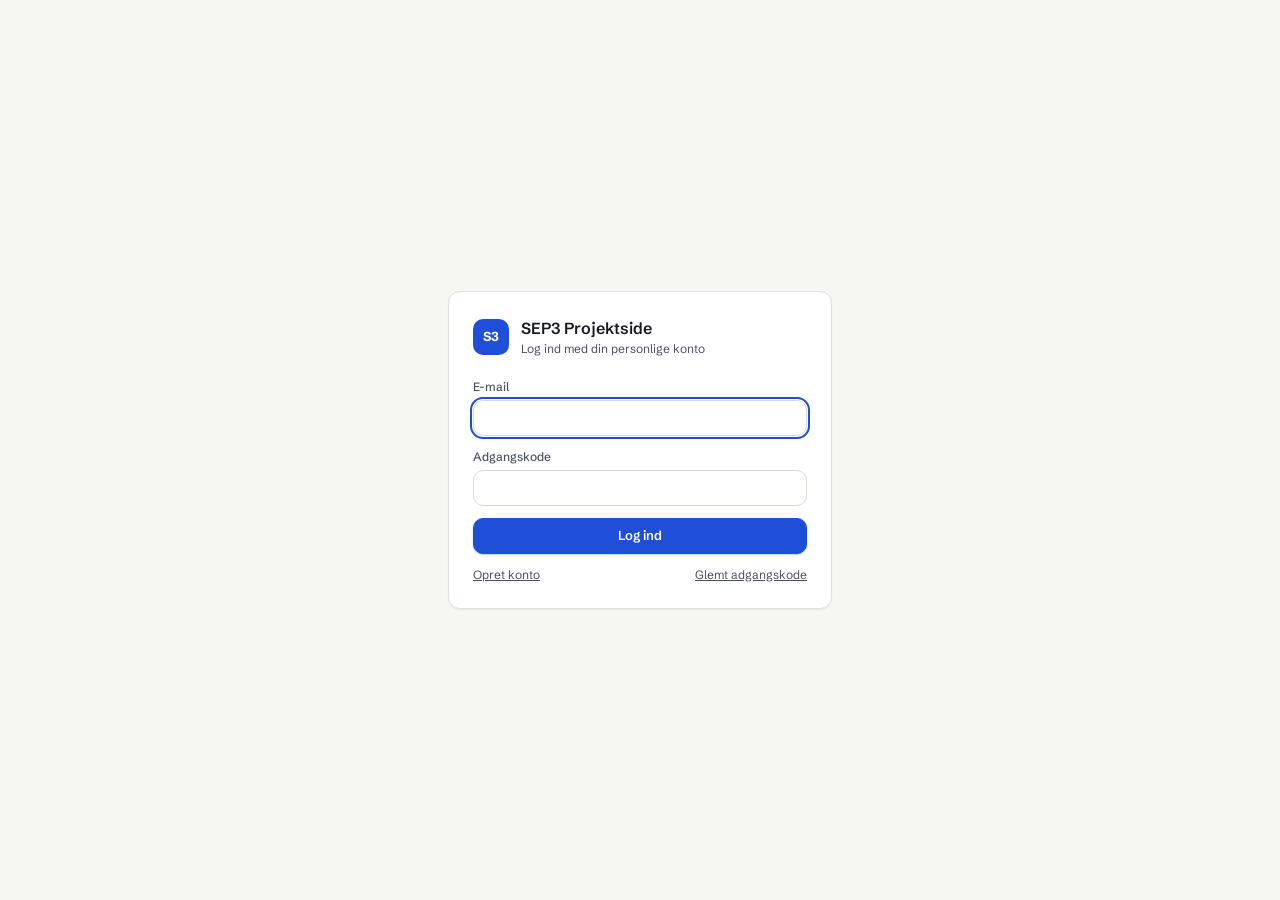
==== commit e2db7558: "Opdatér siden fra jacobhv98/sep3@4f0c59f" ====
--- a/index.html
+++ b/index.html
@@ -8,8 +8,8 @@
     <link rel="preconnect" href="https://fonts.googleapis.com" />
     <link href="https://fonts.googleapis.com/css2?family=Schibsted+Grotesk:wght@400;500;600;700&family=JetBrains+Mono:wght@400;500&display=swap" rel="stylesheet" />
     <script>try{var t=localStorage.getItem('sep3-tema');if(t==='moerk')document.documentElement.dataset.tema='moerk'}catch(e){}</script>
-    <script type="module" crossorigin src="./assets/index-f1u2ij8z.js"></script>
-    <link rel="stylesheet" crossorigin href="./assets/index-CyfLey-3.css">
+    <script type="module" crossorigin src="./assets/index-B06j6S5b.js"></script>
+    <link rel="stylesheet" crossorigin href="./assets/index-DdUDeRVh.css">
   </head>
   <body>
     <div id="root"></div>
--- a/assets/index-DdUDeRVh.css
+++ b/assets/index-DdUDeRVh.css
@@ -0,0 +1,2 @@
+/*! tailwindcss v4.3.3 | MIT License | https://tailwindcss.com */
+@layer properties{@supports (((-webkit-hyphens:none)) and (not (margin-trim:inline))) or ((-moz-orient:inline) and (not (color:rgb(from red r g b)))){*,:before,:after,::backdrop{--tw-translate-x:0;--tw-translate-y:0;--tw-translate-z:0;--tw-space-y-reverse:0;--tw-space-x-reverse:0;--tw-divide-y-reverse:0;--tw-border-style:solid;--tw-leading:initial;--tw-font-weight:initial;--tw-tracking:initial;--tw-shadow:0 0 #0000;--tw-shadow-color:initial;--tw-shadow-alpha:100%;--tw-inset-shadow:0 0 #0000;--tw-inset-shadow-color:initial;--tw-inset-shadow-alpha:100%;--tw-ring-color:initial;--tw-ring-shadow:0 0 #0000;--tw-inset-ring-color:initial;--tw-inset-ring-shadow:0 0 #0000;--tw-ring-inset:initial;--tw-ring-offset-width:0px;--tw-ring-offset-color:#fff;--tw-ring-offset-shadow:0 0 #0000;--tw-blur:initial;--tw-brightness:initial;--tw-contrast:initial;--tw-grayscale:initial;--tw-hue-rotate:initial;--tw-invert:initial;--tw-opacity:initial;--tw-saturate:initial;--tw-sepia:initial;--tw-drop-shadow:initial;--tw-drop-shadow-color:initial;--tw-drop-shadow-alpha:100%;--tw-drop-shadow-size:initial;--tw-outline-style:solid}}}@layer theme{:root,:host{--font-sans:"Schibsted Grotesk", system-ui, sans-serif;--font-mono:"JetBrains Mono", ui-monospace, monospace;--color-black:#000;--color-white:#fff;--spacing:.25rem;--container-sm:24rem;--container-md:28rem;--container-2xl:42rem;--text-base:1rem;--text-base--line-height:calc(1.5 / 1);--font-weight-normal:400;--font-weight-medium:500;--font-weight-semibold:600;--font-weight-bold:700;--tracking-tight:-.025em;--tracking-wide:.025em;--leading-tight:1.25;--leading-snug:1.375;--radius-sm:6px;--radius-md:8px;--radius-lg:10px;--radius-xl:14px;--default-transition-duration:.15s;--default-transition-timing-function:cubic-bezier(.4, 0, .2, 1);--default-font-family:var(--font-sans);--default-mono-font-family:var(--font-mono);--color-bg:var(--bg);--color-panel:var(--panel);--color-raised:var(--raised);--color-line:var(--line);--color-ink:var(--ink);--color-mute:var(--mute);--color-fault:var(--fault);--color-tint:var(--tint);--color-tint-ink:var(--tint-ink)}}@layer base{*,:after,:before,::backdrop{box-sizing:border-box;border:0 solid;margin:0;padding:0}::file-selector-button{box-sizing:border-box;border:0 solid;margin:0;padding:0}html,:host{-webkit-text-size-adjust:100%;tab-size:4;line-height:1.5;font-family:var(--default-font-family,-apple-system, BlinkMacSystemFont, "Segoe UI", Roboto, "Helvetica Neue", "Noto Sans", Arial, sans-serif, "Apple Color Emoji", "Segoe UI Emoji", "Segoe UI Symbol", "Noto Color Emoji");font-feature-settings:var(--default-font-feature-settings,normal);font-variation-settings:var(--default-font-variation-settings,normal);-webkit-tap-highlight-color:transparent}hr{height:0;color:inherit;border-top-width:1px}abbr:where([title]){-webkit-text-decoration:underline dotted;text-decoration:underline dotted}h1,h2,h3,h4,h5,h6{font-size:inherit;font-weight:inherit}a{color:inherit;-webkit-text-decoration:inherit;-webkit-text-decoration:inherit;-webkit-text-decoration:inherit;-webkit-text-decoration:inherit;text-decoration:inherit}b,strong{font-weight:bolder}code,kbd,samp,pre{font-family:var(--default-mono-font-family,ui-monospace, SFMono-Regular, Menlo, Monaco, Consolas, "Liberation Mono", "Courier New", monospace);font-feature-settings:var(--default-mono-font-feature-settings,normal);font-variation-settings:var(--default-mono-font-variation-settings,normal);font-size:1em}small{font-size:80%}sub,sup{vertical-align:baseline;font-size:75%;line-height:0;position:relative}sub{bottom:-.25em}sup{top:-.5em}table{text-indent:0;border-color:inherit;border-collapse:collapse}:-moz-focusring:where(:not(iframe)){outline:auto}progress{vertical-align:baseline}summary{display:list-item}ol,ul,menu{list-style:none}img,svg,video,canvas,audio,iframe,embed,object{vertical-align:middle;display:block}img,video{max-width:100%;height:auto}button,input,select,optgroup,textarea{font:inherit;font-feature-settings:inherit;font-variation-settings:inherit;letter-spacing:inherit;color:inherit;opacity:1;background-color:#0000;border-radius:0}::file-selector-button{font:inherit;font-feature-settings:inherit;font-variation-settings:inherit;letter-spacing:inherit;color:inherit;opacity:1;background-color:#0000;border-radius:0}:where(select:is([multiple],[size])) optgroup{font-weight:bolder}:where(select:is([multiple],[size])) optgroup option{padding-inline-start:20px}::file-selector-button{margin-inline-end:4px}::placeholder{opacity:1}@supports (not ((-webkit-appearance:-apple-pay-button))) or (contain-intrinsic-size:1px){::placeholder{color:currentColor}@supports (color:color-mix(in lab, red, red)){::placeholder{color:color-mix(in oklab, currentcolor 50%, transparent)}}}textarea{resize:vertical}::-webkit-search-decoration{-webkit-appearance:none}::-webkit-date-and-time-value{min-height:1lh;text-align:inherit}::-webkit-datetime-edit{display:inline-flex}::-webkit-datetime-edit-fields-wrapper{padding:0}::-webkit-datetime-edit{padding-block:0}::-webkit-datetime-edit-year-field{padding-block:0}::-webkit-datetime-edit-month-field{padding-block:0}::-webkit-datetime-edit-day-field{padding-block:0}::-webkit-datetime-edit-hour-field{padding-block:0}::-webkit-datetime-edit-minute-field{padding-block:0}::-webkit-datetime-edit-second-field{padding-block:0}::-webkit-datetime-edit-millisecond-field{padding-block:0}::-webkit-datetime-edit-meridiem-field{padding-block:0}::-webkit-calendar-picker-indicator{line-height:1}:-moz-ui-invalid{box-shadow:none}button,input:where([type=button],[type=reset],[type=submit]){appearance:button}::file-selector-button{appearance:button}::-webkit-inner-spin-button{height:auto}::-webkit-outer-spin-button{height:auto}[hidden]:where(:not([hidden=until-found])){display:none!important}}@layer components;@layer utilities{.pointer-events-none{pointer-events:none}.visible{visibility:visible}.absolute{position:absolute}.fixed{position:fixed}.relative{position:relative}.sticky{position:sticky}.inset-0{inset:0}.inset-y-0{inset-block:0}.top-0{top:0}.top-1\/2{top:50%}.top-2{top:calc(var(--spacing) * 2)}.right-0{right:0}.right-1{right:var(--spacing)}.bottom-4{bottom:calc(var(--spacing) * 4)}.bottom-20{bottom:calc(var(--spacing) * 20)}.left-0{left:0}.left-1\/2{left:50%}.left-3{left:calc(var(--spacing) * 3)}.z-10{z-index:10}.z-20{z-index:20}.z-40{z-index:40}.z-50{z-index:50}.mx-auto{margin-inline:auto}.mt-0\.5{margin-top:calc(var(--spacing) * .5)}.mt-1{margin-top:var(--spacing)}.mt-1\.5{margin-top:calc(var(--spacing) * 1.5)}.mt-2{margin-top:calc(var(--spacing) * 2)}.mt-3{margin-top:calc(var(--spacing) * 3)}.mt-5{margin-top:calc(var(--spacing) * 5)}.mt-6{margin-top:calc(var(--spacing) * 6)}.mr-2{margin-right:calc(var(--spacing) * 2)}.-mb-1{margin-bottom:calc(var(--spacing) * -1)}.mb-1{margin-bottom:var(--spacing)}.mb-1\.5{margin-bottom:calc(var(--spacing) * 1.5)}.mb-2{margin-bottom:calc(var(--spacing) * 2)}.mb-3{margin-bottom:calc(var(--spacing) * 3)}.mb-4{margin-bottom:calc(var(--spacing) * 4)}.mb-5{margin-bottom:calc(var(--spacing) * 5)}.ml-1{margin-left:var(--spacing)}.ml-2{margin-left:calc(var(--spacing) * 2)}.ml-auto{margin-left:auto}.line-clamp-2{-webkit-line-clamp:2;-webkit-box-orient:vertical;display:-webkit-box;overflow:hidden}.block{display:block}.flex{display:flex}.grid{display:grid}.hidden{display:none}.inline-flex{display:inline-flex}.table{display:table}.size-2{width:calc(var(--spacing) * 2);height:calc(var(--spacing) * 2)}.size-2\.5{width:calc(var(--spacing) * 2.5);height:calc(var(--spacing) * 2.5)}.size-3{width:calc(var(--spacing) * 3);height:calc(var(--spacing) * 3)}.size-4{width:calc(var(--spacing) * 4);height:calc(var(--spacing) * 4)}.size-5{width:calc(var(--spacing) * 5);height:calc(var(--spacing) * 5)}.size-6{width:calc(var(--spacing) * 6);height:calc(var(--spacing) * 6)}.size-7{width:calc(var(--spacing) * 7);height:calc(var(--spacing) * 7)}.size-9{width:calc(var(--spacing) * 9);height:calc(var(--spacing) * 9)}.\!h-6{height:calc(var(--spacing) * 6)!important}.\!h-7{height:calc(var(--spacing) * 7)!important}.\!h-8{height:calc(var(--spacing) * 8)!important}.\!h-9{height:calc(var(--spacing) * 9)!important}.\!h-10{height:calc(var(--spacing) * 10)!important}.h-1{height:var(--spacing)}.h-1\.5{height:calc(var(--spacing) * 1.5)}.h-2{height:calc(var(--spacing) * 2)}.h-5{height:calc(var(--spacing) * 5)}.h-6{height:calc(var(--spacing) * 6)}.h-9{height:calc(var(--spacing) * 9)}.h-\[22px\]{height:22px}.h-\[26px\]{height:26px}.h-\[75vh\]{height:75vh}.h-full{height:100%}.max-h-\[70vh\]{max-height:70vh}.max-h-\[calc\(100vh-190px\)\]{max-height:calc(100vh - 190px)}.min-h-0{min-height:0}.min-h-8{min-height:calc(var(--spacing) * 8)}.min-h-\[40vh\]{min-height:40vh}.min-h-\[110px\]{min-height:110px}.min-h-\[200px\]{min-height:200px}.min-h-\[220px\]{min-height:220px}.min-h-\[260px\]{min-height:260px}.min-h-\[340px\]{min-height:340px}.min-h-full{min-height:100%}.\!w-7{width:calc(var(--spacing) * 7)!important}.\!w-56{width:calc(var(--spacing) * 56)!important}.\!w-\[100px\]{width:100px!important}.\!w-auto{width:auto!important}.w-2{width:calc(var(--spacing) * 2)}.w-3{width:calc(var(--spacing) * 3)}.w-9{width:calc(var(--spacing) * 9)}.w-10{width:calc(var(--spacing) * 10)}.w-16{width:calc(var(--spacing) * 16)}.w-\[3px\]{width:3px}.w-full{width:100%}.w-px{width:1px}.max-w-2xl{max-width:var(--container-2xl)}.max-w-\[95vw\]{max-width:95vw}.max-w-\[200px\]{max-width:200px}.max-w-\[860px\]{max-width:860px}.max-w-\[1400px\]{max-width:1400px}.max-w-full{max-width:100%}.max-w-md{max-width:var(--container-md)}.max-w-sm{max-width:var(--container-sm)}.min-w-0{min-width:0}.min-w-\[190px\]{min-width:190px}.min-w-\[200px\]{min-width:200px}.min-w-\[270px\]{min-width:270px}.min-w-\[820px\]{min-width:820px}.flex-1{flex:1}.shrink-0{flex-shrink:0}.border-collapse{border-collapse:collapse}.-translate-x-1\/2{--tw-translate-x:calc(calc(1 / 2 * 100%) * -1);translate:var(--tw-translate-x) var(--tw-translate-y)}.-translate-y-1\/2{--tw-translate-y:calc(calc(1 / 2 * 100%) * -1);translate:var(--tw-translate-x) var(--tw-translate-y)}.cursor-col-resize{cursor:col-resize}.cursor-ew-resize{cursor:ew-resize}.cursor-grab{cursor:grab}.cursor-grabbing{cursor:grabbing}.cursor-pointer{cursor:pointer}.touch-none{touch-action:none}.grid-cols-2{grid-template-columns:repeat(2,minmax(0,1fr))}.grid-cols-7{grid-template-columns:repeat(7,minmax(0,1fr))}.grid-cols-\[minmax\(0\,1\.2fr\)_minmax\(0\,1fr\)_minmax\(0\,1\.4fr\)_44px\]{grid-template-columns:minmax(0,1.2fr) minmax(0,1fr) minmax(0,1.4fr) 44px}.grid-cols-\[minmax\(0\,1fr\)_96px_44px\]{grid-template-columns:minmax(0,1fr) 96px 44px}.grid-cols-\[repeat\(auto-fit\,minmax\(130px\,1fr\)\)\]{grid-template-columns:repeat(auto-fit,minmax(130px,1fr))}.grid-cols-\[repeat\(auto-fit\,minmax\(260px\,1fr\)\)\]{grid-template-columns:repeat(auto-fit,minmax(260px,1fr))}.flex-col{flex-direction:column}.flex-wrap{flex-wrap:wrap}.items-baseline{align-items:baseline}.items-center{align-items:center}.items-end{align-items:flex-end}.items-start{align-items:flex-start}.justify-between{justify-content:space-between}.justify-center{justify-content:center}.justify-start{justify-content:flex-start}.gap-1{gap:var(--spacing)}.gap-1\.5{gap:calc(var(--spacing) * 1.5)}.gap-2{gap:calc(var(--spacing) * 2)}.gap-2\.5{gap:calc(var(--spacing) * 2.5)}.gap-3{gap:calc(var(--spacing) * 3)}.gap-4{gap:calc(var(--spacing) * 4)}.gap-5{gap:calc(var(--spacing) * 5)}.gap-\[2px\]{gap:2px}:where(.space-y-2>:not(:last-child)){--tw-space-y-reverse:0;margin-block-start:calc(calc(var(--spacing) * 2) * var(--tw-space-y-reverse));margin-block-end:calc(calc(var(--spacing) * 2) * calc(1 - var(--tw-space-y-reverse)))}.gap-x-3{column-gap:calc(var(--spacing) * 3)}.gap-x-4{column-gap:calc(var(--spacing) * 4)}.gap-x-5{column-gap:calc(var(--spacing) * 5)}:where(.-space-x-1\.5>:not(:last-child)){--tw-space-x-reverse:0;margin-inline-start:calc(calc(var(--spacing) * -1.5) * var(--tw-space-x-reverse));margin-inline-end:calc(calc(var(--spacing) * -1.5) * calc(1 - var(--tw-space-x-reverse)))}.gap-y-1{row-gap:var(--spacing)}.gap-y-2{row-gap:calc(var(--spacing) * 2)}:where(.divide-y>:not(:last-child)){--tw-divide-y-reverse:0;border-bottom-style:var(--tw-border-style);border-top-style:var(--tw-border-style);border-top-width:calc(1px * var(--tw-divide-y-reverse));border-bottom-width:calc(1px * calc(1 - var(--tw-divide-y-reverse)))}:where(.divide-line>:not(:last-child)){border-color:var(--color-line)}.truncate{text-overflow:ellipsis;white-space:nowrap;overflow:hidden}.overflow-auto{overflow:auto}.overflow-hidden{overflow:hidden}.overflow-x-auto{overflow-x:auto}.overflow-y-auto{overflow-y:auto}.rounded{border-radius:.25rem}.rounded-\[14px\]{border-radius:14px}.rounded-full{border-radius:2147483647px}.rounded-lg{border-radius:var(--radius-lg)}.rounded-md{border-radius:var(--radius-md)}.rounded-sm{border-radius:var(--radius-sm)}.rounded-xl{border-radius:var(--radius-xl)}.\!border-0{border-style:var(--tw-border-style)!important;border-width:0!important}.border{border-style:var(--tw-border-style);border-width:1px}.border-2{border-style:var(--tw-border-style);border-width:2px}.border-y{border-block-style:var(--tw-border-style);border-block-width:1px}.border-t{border-top-style:var(--tw-border-style);border-top-width:1px}.border-b{border-bottom-style:var(--tw-border-style);border-bottom-width:1px}.border-l{border-left-style:var(--tw-border-style);border-left-width:1px}.border-dashed{--tw-border-style:dashed;border-style:dashed}.\!border-\[var\(--accent\)\]{border-color:var(--accent)!important}.border-\[var\(--accent\)\]{border-color:var(--accent)}.border-fault{border-color:var(--color-fault)}.border-ink{border-color:var(--color-ink)}.border-line,.border-line\/60{border-color:var(--color-line)}@supports (color:color-mix(in lab, red, red)){.border-line\/60{border-color:color-mix(in oklab, var(--color-line) 60%, transparent)}}.border-transparent{border-color:#0000}.\!bg-ink{background-color:var(--color-ink)!important}.bg-\[var\(--accent\)\],.bg-\[var\(--accent\)\]\/10{background-color:var(--accent)}@supports (color:color-mix(in lab, red, red)){.bg-\[var\(--accent\)\]\/10{background-color:color-mix(in oklab, var(--accent) 10%, transparent)}}.bg-\[var\(--accent\)\]\/15{background-color:var(--accent)}@supports (color:color-mix(in lab, red, red)){.bg-\[var\(--accent\)\]\/15{background-color:color-mix(in oklab, var(--accent) 15%, transparent)}}.bg-\[var\(--side-active\)\]{background-color:var(--side-active)}.bg-\[var\(--side-bg\)\]{background-color:var(--side-bg)}.bg-black\/55{background-color:#0000008c}@supports (color:color-mix(in lab, red, red)){.bg-black\/55{background-color:color-mix(in oklab, var(--color-black) 55%, transparent)}}.bg-line{background-color:var(--color-line)}.bg-panel,.bg-panel\/90{background-color:var(--color-panel)}@supports (color:color-mix(in lab, red, red)){.bg-panel\/90{background-color:color-mix(in oklab, var(--color-panel) 90%, transparent)}}.bg-raised,.bg-raised\/40{background-color:var(--color-raised)}@supports (color:color-mix(in lab, red, red)){.bg-raised\/40{background-color:color-mix(in oklab, var(--color-raised) 40%, transparent)}}.bg-tint{background-color:var(--color-tint)}.bg-white{background-color:var(--color-white)}.p-0\.5{padding:calc(var(--spacing) * .5)}.p-2{padding:calc(var(--spacing) * 2)}.p-2\.5{padding:calc(var(--spacing) * 2.5)}.p-3{padding:calc(var(--spacing) * 3)}.p-4{padding:calc(var(--spacing) * 4)}.p-5{padding:calc(var(--spacing) * 5)}.p-6{padding:calc(var(--spacing) * 6)}.\!px-0{padding-inline:0!important}.\!px-1\.5{padding-inline:calc(var(--spacing) * 1.5)!important}.\!px-2{padding-inline:calc(var(--spacing) * 2)!important}.px-1{padding-inline:var(--spacing)}.px-1\.5{padding-inline:calc(var(--spacing) * 1.5)}.px-2{padding-inline:calc(var(--spacing) * 2)}.px-2\.5{padding-inline:calc(var(--spacing) * 2.5)}.px-3{padding-inline:calc(var(--spacing) * 3)}.px-4{padding-inline:calc(var(--spacing) * 4)}.px-5{padding-inline:calc(var(--spacing) * 5)}.px-6{padding-inline:calc(var(--spacing) * 6)}.px-8{padding-inline:calc(var(--spacing) * 8)}.py-0\.5{padding-block:calc(var(--spacing) * .5)}.py-1{padding-block:var(--spacing)}.py-1\.5{padding-block:calc(var(--spacing) * 1.5)}.py-2{padding-block:calc(var(--spacing) * 2)}.py-2\.5{padding-block:calc(var(--spacing) * 2.5)}.py-3{padding-block:calc(var(--spacing) * 3)}.py-5{padding-block:calc(var(--spacing) * 5)}.py-6{padding-block:calc(var(--spacing) * 6)}.py-7{padding-block:calc(var(--spacing) * 7)}.py-8{padding-block:calc(var(--spacing) * 8)}.pt-0\.5{padding-top:calc(var(--spacing) * .5)}.pt-2{padding-top:calc(var(--spacing) * 2)}.pt-4{padding-top:calc(var(--spacing) * 4)}.pt-6{padding-top:calc(var(--spacing) * 6)}.pr-1{padding-right:var(--spacing)}.pr-2{padding-right:calc(var(--spacing) * 2)}.pb-2{padding-bottom:calc(var(--spacing) * 2)}.pb-3{padding-bottom:calc(var(--spacing) * 3)}.pb-5{padding-bottom:calc(var(--spacing) * 5)}.pl-0\.5{padding-left:calc(var(--spacing) * .5)}.text-center{text-align:center}.text-left{text-align:left}.text-right{text-align:right}.font-mono{font-family:var(--font-mono)}.text-base{font-size:var(--text-base);line-height:var(--tw-leading,var(--text-base--line-height))}.text-\[11px\]{font-size:11px}.text-\[12px\]{font-size:12px}.text-\[13px\]{font-size:13px}.text-\[14px\]{font-size:14px}.text-\[15px\]{font-size:15px}.text-\[17px\]{font-size:17px}.text-\[28px\]{font-size:28px}.leading-snug{--tw-leading:var(--leading-snug);line-height:var(--leading-snug)}.leading-tight{--tw-leading:var(--leading-tight);line-height:var(--leading-tight)}.font-bold{--tw-font-weight:var(--font-weight-bold);font-weight:var(--font-weight-bold)}.font-medium{--tw-font-weight:var(--font-weight-medium);font-weight:var(--font-weight-medium)}.font-normal{--tw-font-weight:var(--font-weight-normal);font-weight:var(--font-weight-normal)}.font-semibold{--tw-font-weight:var(--font-weight-semibold);font-weight:var(--font-weight-semibold)}.tracking-tight{--tw-tracking:var(--tracking-tight);letter-spacing:var(--tracking-tight)}.tracking-wide{--tw-tracking:var(--tracking-wide);letter-spacing:var(--tracking-wide)}.break-words{overflow-wrap:break-word}.whitespace-nowrap{white-space:nowrap}.whitespace-pre-wrap{white-space:pre-wrap}.\!text-bg{color:var(--color-bg)!important}.\!text-fault{color:var(--color-fault)!important}.text-\[\#ef4444\]{color:#ef4444}.text-\[var\(--accent\)\]{color:var(--accent)}.text-\[var\(--on-accent\)\]{color:var(--on-accent)}.text-\[var\(--side-bg\)\]{color:var(--side-bg)}.text-\[var\(--side-ink\)\]{color:var(--side-ink)}.text-\[var\(--side-mute\)\]{color:var(--side-mute)}.text-fault{color:var(--color-fault)}.text-mute{color:var(--color-mute)}.text-tint-ink{color:var(--color-tint-ink)}.text-white{color:var(--color-white)}.capitalize{text-transform:capitalize}.uppercase{text-transform:uppercase}.line-through{text-decoration-line:line-through}.underline{text-decoration-line:underline}.accent-\[var\(--accent\)\]{accent-color:var(--accent)}.opacity-0{opacity:0}.opacity-30{opacity:.3}.opacity-40{opacity:.4}.opacity-100{opacity:1}.shadow-2xl{--tw-shadow:0 25px 50px -12px var(--tw-shadow-color,#00000040);box-shadow:var(--tw-inset-shadow), var(--tw-inset-ring-shadow), var(--tw-ring-offset-shadow), var(--tw-ring-shadow), var(--tw-shadow)}.shadow-lg{--tw-shadow:0 10px 15px -3px var(--tw-shadow-color,#0000001a), 0 4px 6px -4px var(--tw-shadow-color,#0000001a);box-shadow:var(--tw-inset-shadow), var(--tw-inset-ring-shadow), var(--tw-ring-offset-shadow), var(--tw-ring-shadow), var(--tw-shadow)}.shadow-sm{--tw-shadow:0 1px 3px 0 var(--tw-shadow-color,#0000001a), 0 1px 2px -1px var(--tw-shadow-color,#0000001a);box-shadow:var(--tw-inset-shadow), var(--tw-inset-ring-shadow), var(--tw-ring-offset-shadow), var(--tw-ring-shadow), var(--tw-shadow)}.ring-1{--tw-ring-shadow:var(--tw-ring-inset,) 0 0 0 calc(1px + var(--tw-ring-offset-width)) var(--tw-ring-color,currentcolor);box-shadow:var(--tw-inset-shadow), var(--tw-inset-ring-shadow), var(--tw-ring-offset-shadow), var(--tw-ring-shadow), var(--tw-shadow)}.ring-2{--tw-ring-shadow:var(--tw-ring-inset,) 0 0 0 calc(2px + var(--tw-ring-offset-width)) var(--tw-ring-color,currentcolor);box-shadow:var(--tw-inset-shadow), var(--tw-inset-ring-shadow), var(--tw-ring-offset-shadow), var(--tw-ring-shadow), var(--tw-shadow)}.ring-\[var\(--accent\)\]{--tw-ring-color:var(--accent)}.ring-offset-1{--tw-ring-offset-width:1px;--tw-ring-offset-shadow:var(--tw-ring-inset,) 0 0 0 var(--tw-ring-offset-width) var(--tw-ring-offset-color)}.outline-offset-2{outline-offset:2px}.filter{filter:var(--tw-blur,) var(--tw-brightness,) var(--tw-contrast,) var(--tw-grayscale,) var(--tw-hue-rotate,) var(--tw-invert,) var(--tw-saturate,) var(--tw-sepia,) var(--tw-drop-shadow,)}.transition-colors{transition-property:color,background-color,border-color,outline-color,text-decoration-color,fill,stroke,--tw-gradient-from,--tw-gradient-via,--tw-gradient-to;transition-timing-function:var(--tw-ease,var(--default-transition-timing-function));transition-duration:var(--tw-duration,var(--default-transition-duration))}.select-none{-webkit-user-select:none;user-select:none}.group-focus-within\:flex:is(:where(.group):focus-within *){display:flex}@media (hover:hover){.group-hover\:flex:is(:where(.group):hover *){display:flex}.group-hover\:opacity-100:is(:where(.group):hover *){opacity:1}}.last\:border-0:last-child{border-style:var(--tw-border-style);border-width:0}@media (hover:hover){.hover\:border-\[var\(--rule\)\]:hover{border-color:var(--rule)}.hover\:border-line:hover{border-color:var(--color-line)}.hover\:border-mute:hover{border-color:var(--color-mute)}.hover\:bg-raised:hover{background-color:var(--color-raised)}.hover\:bg-white\/10:hover{background-color:#ffffff1a}@supports (color:color-mix(in lab, red, red)){.hover\:bg-white\/10:hover{background-color:color-mix(in oklab, var(--color-white) 10%, transparent)}}.hover\:text-\[inherit\]:hover{color:inherit}.hover\:text-ink:hover{color:var(--color-ink)}.hover\:text-white:hover{color:var(--color-white)}.hover\:underline:hover{text-decoration-line:underline}}.focus-visible\:outline:focus-visible{outline-style:var(--tw-outline-style);outline-width:1px}.focus-visible\:outline-2:focus-visible{outline-style:var(--tw-outline-style);outline-width:2px}@media (width>=40rem){.sm\:col-span-2{grid-column:span 2/span 2}.sm\:mt-0{margin-top:0}.sm\:block{display:block}.sm\:grid{display:grid}.sm\:grid-cols-2{grid-template-columns:repeat(2,minmax(0,1fr))}.sm\:grid-cols-\[minmax\(0\,1\.2fr\)_minmax\(0\,1fr\)_minmax\(0\,1\.4fr\)_44px\]{grid-template-columns:minmax(0,1.2fr) minmax(0,1fr) minmax(0,1.4fr) 44px}.sm\:grid-cols-\[minmax\(0\,1fr\)_minmax\(0\,2fr\)\]{grid-template-columns:minmax(0,1fr) minmax(0,2fr)}.sm\:items-center{align-items:center}.sm\:truncate{text-overflow:ellipsis;white-space:nowrap;overflow:hidden}.sm\:p-10{padding:calc(var(--spacing) * 10)}}@media (width>=48rem){.md\:flex{display:flex}.md\:hidden{display:none}.md\:w-\[232px\]{width:232px}.md\:flex-row{flex-direction:row}.md\:px-8{padding-inline:calc(var(--spacing) * 8)}.md\:py-7{padding-block:calc(var(--spacing) * 7)}}@media (width>=64rem){.lg\:grid-cols-\[340px_1fr\]{grid-template-columns:340px 1fr}}}:root{--bg:#f6f6f2;--panel:#fff;--raised:#ecece6;--line:#e1e1da;--rule:#d9d9d1;--ink:#171a1f;--mute:#4a515d;--accent:#1f4fd8;--on-accent:#fff;--tint:#e4eafc;--tint-ink:#1f3fb0;--fault:#b42318;--shadow:0 1px 2px #171a1f0f;--side-bg:#131b36;--side-ink:#eef1fb;--side-mute:#aab4d4;--side-active:#26325f;--lightningcss-light:initial;--lightningcss-dark: ;color-scheme:light}:root[data-tema=moerk]{--bg:#0f1114;--panel:#1a1d22;--raised:#15181c;--line:#2a2e35;--rule:#363b44;--ink:#eceef1;--mute:#a0a7b2;--accent:#7b9bff;--on-accent:#0b1020;--tint:#1f2a52;--tint-ink:#b4c4ff;--fault:#ff8a76;--shadow:none;--side-bg:#0a0c10;--side-ink:#eceef1;--side-mute:#98a0b3;--side-active:#1d2231;--lightningcss-light: ;--lightningcss-dark:initial;color-scheme:dark}html,body,#root{height:100%}body{background:var(--bg);color:var(--ink);font-family:var(--font-sans);-webkit-font-smoothing:antialiased;font-size:14px}.font-mono{font-variant-numeric:tabular-nums}input[type=range]{appearance:none;cursor:pointer;background:0 0;height:16px}input[type=range]::-webkit-slider-runnable-track{background:var(--line);border-radius:4px;height:4px}input[type=range]::-moz-range-track{background:var(--line);border-radius:4px;height:4px}input[type=range]::-webkit-slider-thumb{appearance:none;background:var(--accent);border:0;border-radius:50%;width:12px;height:12px;margin-top:-4px}input[type=range]::-moz-range-thumb{background:var(--accent);border:0;border-radius:50%;width:12px;height:12px}input[type=range]:disabled{cursor:not-allowed;opacity:.55}::selection{background:var(--accent);color:var(--on-accent)}input,textarea{caret-color:var(--accent)}a{text-underline-offset:3px}.btn{border:1px solid var(--rule);background:var(--panel);height:36px;color:var(--ink);cursor:pointer;white-space:nowrap;border-radius:10px;align-items:center;gap:6px;padding:0 14px;font-size:13px;font-weight:600;display:inline-flex}.btn:hover{background:var(--raised)}.btn:disabled{opacity:.5;cursor:not-allowed}.btn-primary{background:var(--accent);border-color:var(--accent);color:var(--on-accent);box-shadow:0 1px 2px #1f4fd84d}.btn-primary:hover{background:var(--accent);filter:brightness(1.1)}.btn-ghost{color:var(--mute);background:0 0;border-color:#0000}.btn-ghost:hover{color:var(--ink);background:var(--raised)}.input{border:1px solid var(--rule);background:var(--panel);height:36px;color:var(--ink);font:inherit;border-radius:10px;width:100%;padding:0 12px}textarea.input{resize:vertical;height:auto;padding:8px 12px}.input::placeholder{color:var(--mute)}select.input{appearance:none;cursor:pointer;background-image:url("data:image/svg+xml,%3Csvg xmlns='http://www.w3.org/2000/svg' width='12' height='12' viewBox='0 0 12 12' fill='none' stroke='%238a919c' stroke-width='1.6' stroke-linecap='round' stroke-linejoin='round'%3E%3Cpath d='M3 4.5l3 3 3-3'/%3E%3C/svg%3E");background-position:right 12px center;background-repeat:no-repeat;padding-right:32px}select.input:hover{background-color:var(--raised)}.btn-text{height:32px;color:var(--mute);cursor:pointer;white-space:nowrap;background:0 0;border:0;border-radius:8px;align-items:center;padding:0 10px;font-size:13px;font-weight:500;display:inline-flex}.btn-text:hover{background:var(--raised);color:var(--ink)}.btn-text-strong{color:var(--tint-ink);font-weight:600}.btn-text-strong:hover{background:var(--tint);color:var(--tint-ink)}.input:focus,.btn:focus-visible,button:focus-visible,a:focus-visible{outline:2px solid var(--accent);outline-offset:1px}.side .text-mute,.side .btn-ghost{color:var(--side-mute)}.side .btn-ghost:hover{color:#fff;background:#ffffff1a}.card{background:var(--panel);border:1px solid var(--line);box-shadow:var(--shadow);border-radius:12px}.chip{color:var(--mute);text-overflow:ellipsis;white-space:nowrap;align-items:center;gap:6px;max-width:100%;font-size:12px;display:inline-flex;overflow:hidden}.md{max-width:860px;line-height:1.65}.md h1{margin:1.4em 0 .5em;font-size:1.6rem;font-weight:700}.md h2{border-bottom:1px solid var(--line);margin:1.4em 0 .5em;padding-bottom:.25em;font-size:1.25rem;font-weight:650}.md h3{margin:1.2em 0 .4em;font-size:1.05rem;font-weight:650}.md p,.md ul,.md ol,.md table,.md pre{margin:.6em 0}.md ul{padding-left:1.4em;list-style:outside}.md ul.task-list{padding-left:.2em;list-style:none}.md ol{padding-left:1.4em;list-style:decimal}.md a{color:var(--accent);text-decoration:underline}.md code{font-family:var(--font-mono);background:var(--raised);border-radius:5px;padding:.1em .35em;font-size:.88em}.md pre{background:var(--raised);border-radius:10px;padding:12px;overflow-x:auto}.md pre code{background:0 0;padding:0}.md table{border-collapse:collapse}.md th,.md td{border:1px solid var(--line);padding:5px 10px}.md img{max-width:100%}.md blockquote{background:var(--raised);color:var(--mute);border-radius:10px;padding:8px 14px}.md input[type=checkbox]{accent-color:var(--accent);margin-right:8px}::-webkit-scrollbar{width:10px;height:10px}::-webkit-scrollbar-thumb{background:var(--rule);border-radius:8px}::-webkit-scrollbar-thumb:hover{background:var(--mute)}*{scrollbar-color:var(--line) transparent}@property --tw-translate-x{syntax:"*";inherits:false;initial-value:0}@property --tw-translate-y{syntax:"*";inherits:false;initial-value:0}@property --tw-translate-z{syntax:"*";inherits:false;initial-value:0}@property --tw-space-y-reverse{syntax:"*";inherits:false;initial-value:0}@property --tw-space-x-reverse{syntax:"*";inherits:false;initial-value:0}@property --tw-divide-y-reverse{syntax:"*";inherits:false;initial-value:0}@property --tw-border-style{syntax:"*";inherits:false;initial-value:solid}@property --tw-leading{syntax:"*";inherits:false}@property --tw-font-weight{syntax:"*";inherits:false}@property --tw-tracking{syntax:"*";inherits:false}@property --tw-shadow{syntax:"*";inherits:false;initial-value:0 0 #0000}@property --tw-shadow-color{syntax:"*";inherits:false}@property --tw-shadow-alpha{syntax:"<percentage>";inherits:false;initial-value:100%}@property --tw-inset-shadow{syntax:"*";inherits:false;initial-value:0 0 #0000}@property --tw-inset-shadow-color{syntax:"*";inherits:false}@property --tw-inset-shadow-alpha{syntax:"<percentage>";inherits:false;initial-value:100%}@property --tw-ring-color{syntax:"*";inherits:false}@property --tw-ring-shadow{syntax:"*";inherits:false;initial-value:0 0 #0000}@property --tw-inset-ring-color{syntax:"*";inherits:false}@property --tw-inset-ring-shadow{syntax:"*";inherits:false;initial-value:0 0 #0000}@property --tw-ring-inset{syntax:"*";inherits:false}@property --tw-ring-offset-width{syntax:"<length>";inherits:false;initial-value:0}@property --tw-ring-offset-color{syntax:"*";inherits:false;initial-value:#fff}@property --tw-ring-offset-shadow{syntax:"*";inherits:false;initial-value:0 0 #0000}@property --tw-blur{syntax:"*";inherits:false}@property --tw-brightness{syntax:"*";inherits:false}@property --tw-contrast{syntax:"*";inherits:false}@property --tw-grayscale{syntax:"*";inherits:false}@property --tw-hue-rotate{syntax:"*";inherits:false}@property --tw-invert{syntax:"*";inherits:false}@property --tw-opacity{syntax:"*";inherits:false}@property --tw-saturate{syntax:"*";inherits:false}@property --tw-sepia{syntax:"*";inherits:false}@property --tw-drop-shadow{syntax:"*";inherits:false}@property --tw-drop-shadow-color{syntax:"*";inherits:false}@property --tw-drop-shadow-alpha{syntax:"<percentage>";inherits:false;initial-value:100%}@property --tw-drop-shadow-size{syntax:"*";inherits:false}@property --tw-outline-style{syntax:"*";inherits:false;initial-value:solid}
